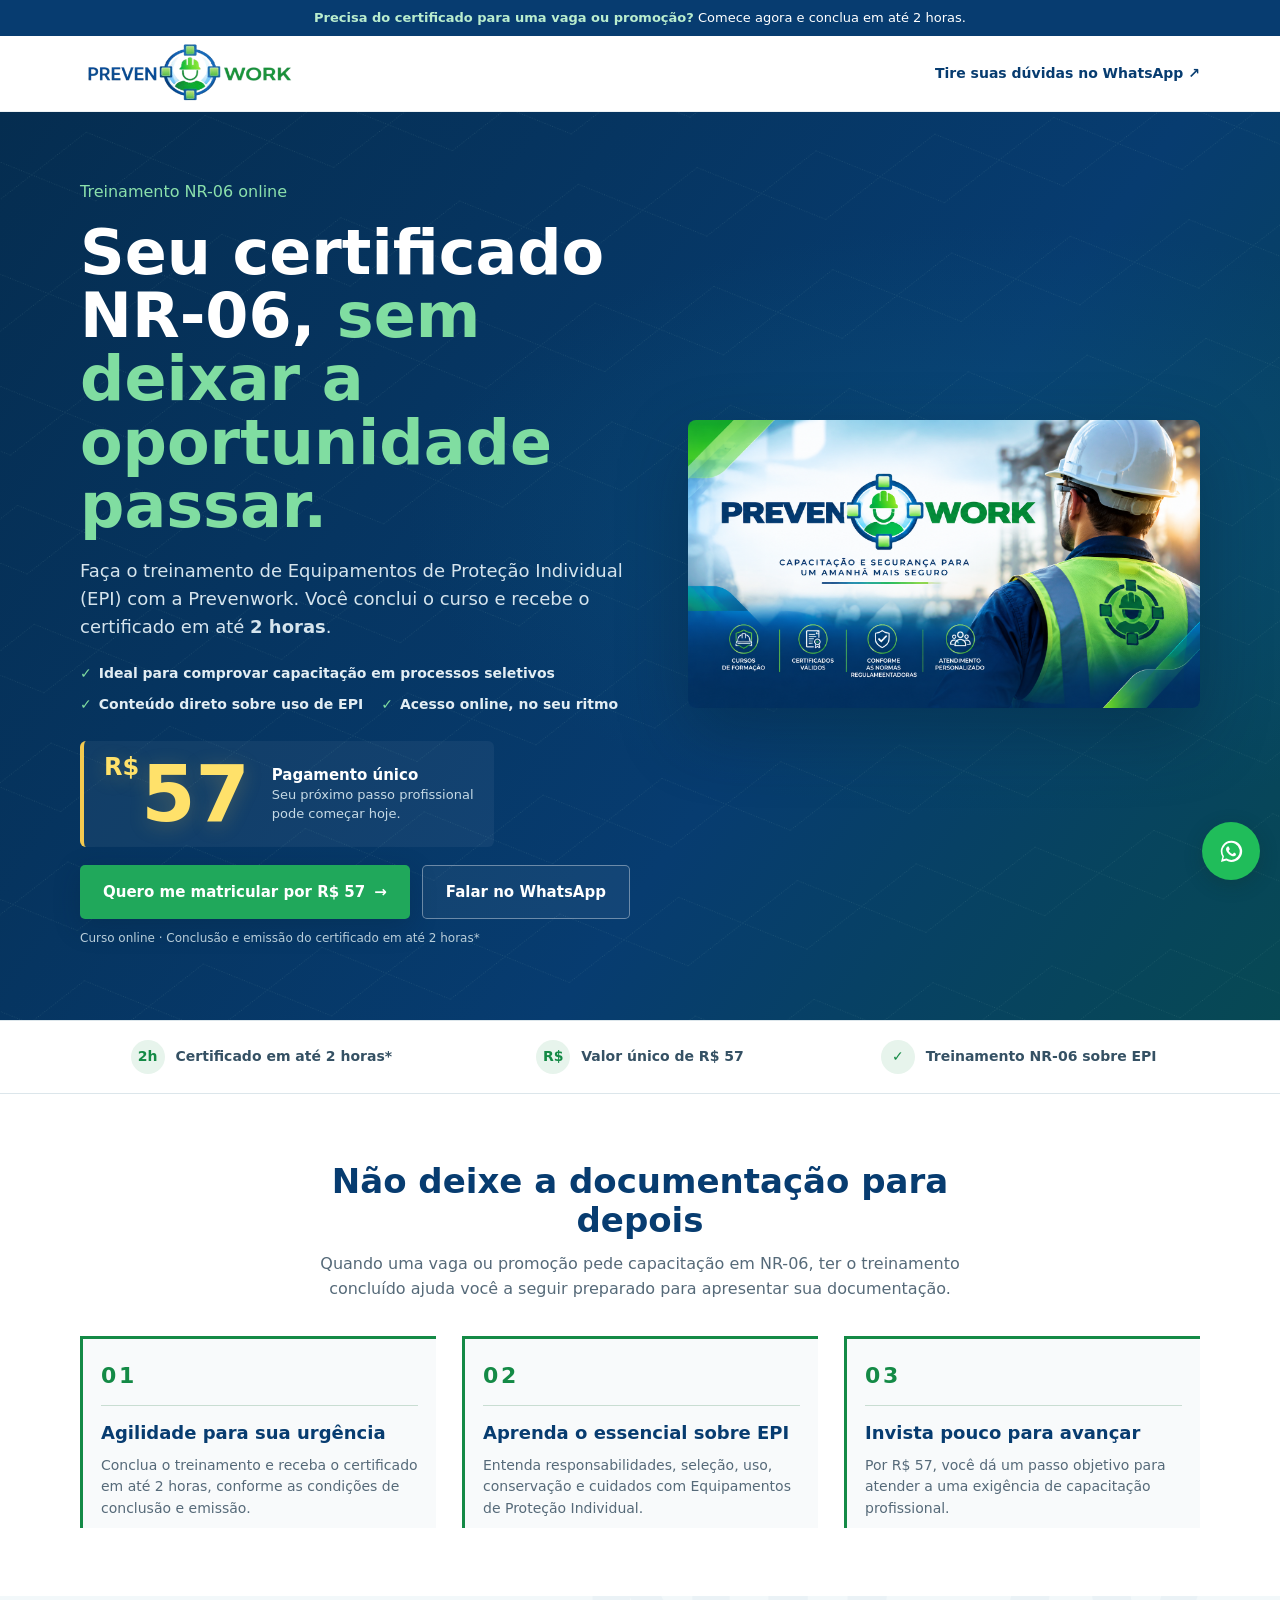
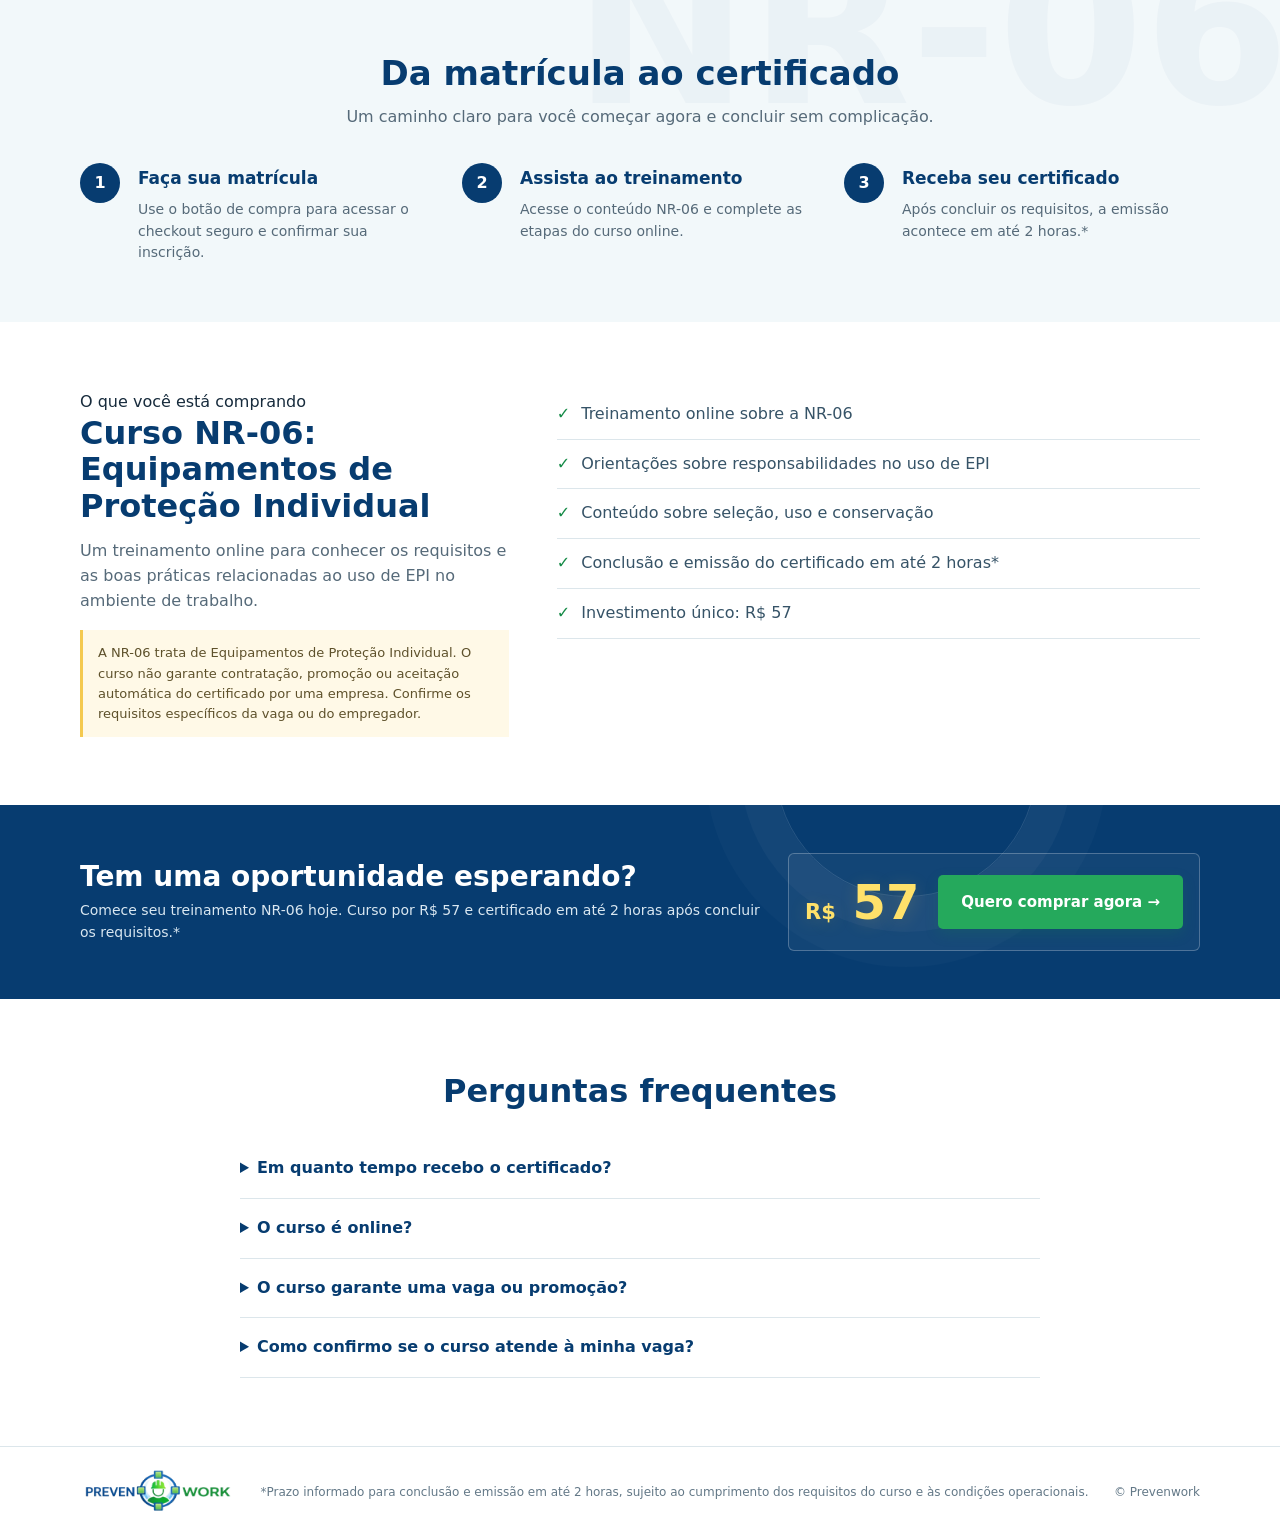
==== index.html @ ca7da771 "Add files via upload" ====
<!doctype html>
<html lang="pt-BR">
<head>
  <meta charset="utf-8">
  <meta name="viewport" content="width=device-width, initial-scale=1">
  <meta name="theme-color" content="#073c70">
  <meta name="description" content="Curso NR-06 da Prevenwork por R$ 57. Faça seu treinamento de Equipamentos de Proteção Individual e receba o certificado em até 2 horas.">
  <link rel="icon" type="image/png" href="favicon.png">
  <title>Curso NR-06 por R$ 57 | Prevenwork</title>
  <style>
    :root{--blue:#073c70;--blue-2:#0d5a9c;--green:#148a46;--ink:#172b3c;--muted:#566a79;--line:#dce6eb;--pale:#f2f8fa;--white:#fff;--yellow:#f4c94f;--navy:#052d50}
    *{box-sizing:border-box}html{scroll-behavior:smooth}body{margin:0;color:var(--ink);font:16px/1.55 Inter,ui-sans-serif,system-ui,-apple-system,"Segoe UI",sans-serif;background:var(--white)}a{color:inherit}button,a{ -webkit-tap-highlight-color:transparent}.wrap{width:min(1120px,calc(100% - 40px));margin-inline:auto}
    .topline{background:var(--blue);color:#fff;font-size:13px;text-align:center;padding:8px 16px}.topline strong{color:#b9edce}
    header{height:76px;display:flex;align-items:center;border-bottom:1px solid #edf1f3;background:#fff}.nav{display:flex;align-items:center;justify-content:space-between;gap:20px}.brand img{display:block;width:218px;height:auto}.nav-link{color:var(--blue);font-weight:700;text-decoration:none;font-size:14px}
    .hero{position:relative;isolation:isolate;overflow:hidden;background:var(--navy);padding:68px 0 72px;color:#fff}.hero:before{content:"";position:absolute;z-index:-1;inset:0;background:radial-gradient(ellipse at 78% 45%,#0c5c8170,transparent 42%),linear-gradient(125deg,#052d50 0%,#073c70 62%,#07533d 130%)}.hero:after{content:"";position:absolute;z-index:-1;inset:-35%;opacity:.12;background-image:linear-gradient(30deg,transparent 49.8%,#b7e7d0 50%,transparent 50.2%),linear-gradient(150deg,transparent 49.8%,#b7e7d0 50%,transparent 50.2%);background-size:120px 120px;transform:translateY(var(--parallax-grid,0px)) rotate(-8deg)}.hero-grid{display:grid;grid-template-columns:1.04fr .96fr;align-items:center;gap:54px}.hero .eyebrow{color:#8be0ac}.hero h1{font-size:clamp(42px,5vw,62px);line-height:1.02;letter-spacing:0;margin:16px 0 20px;color:#fff;max-width:640px}.hero h1 em{font-style:normal;color:#80dda1}.hero .lead{font-size:18px;color:#d5e4ed;max-width:570px;margin:0 0 22px}.hero .quick-points{display:flex;flex-wrap:wrap;gap:10px 18px;margin:0 0 25px;padding:0;list-style:none;color:#e2edf3;font-size:14px;font-weight:650}.quick-points li:before{content:"✓";color:#80dda1;font-weight:900;margin-right:7px}.offer{display:flex;align-items:center;gap:18px;margin:4px 0 18px}.hero .price{font-size:54px;line-height:1;color:#fff;font-weight:850;letter-spacing:0}.price small{font-size:18px;vertical-align:top;margin-right:2px}.hero .price-note{font-size:13px;color:#c5d9e5;line-height:1.4}.hero .price-note strong{display:block;color:#fff;font-size:15px}.actions{display:flex;flex-wrap:wrap;align-items:center;gap:12px}.btn{min-height:54px;padding:0 23px;border:0;border-radius:5px;display:inline-flex;align-items:center;justify-content:center;gap:9px;text-decoration:none;font-size:15px;font-weight:800;cursor:pointer;transition:transform .18s,background .18s,box-shadow .18s}.btn:hover{transform:translateY(-2px)}.btn-primary{background:var(--green);color:#fff;box-shadow:0 5px 14px #148a4630}.btn-primary:hover{background:#0d7139;box-shadow:0 9px 22px #148a4650}.hero .btn-primary{background:#20a85b;box-shadow:0 8px 26px #031f3540}.hero .btn-primary:hover{background:#28bc68}.hero .btn-outline{background:#ffffff0d;border:1px solid #ffffff60;color:#fff}.microcopy{font-size:12px;color:var(--muted);margin:10px 0 0}.hero .microcopy{color:#b9ceda}.visual-stage{position:relative;min-height:440px;display:grid;place-items:center}.visual-stage:before,.visual-stage:after{content:"";position:absolute;inset:7% 6%;border:1px solid #81d7aa70;border-radius:48% 52% 43% 57%/52% 42% 58% 48%;transform:rotate(-16deg);pointer-events:none}.visual-stage:after{inset:15% 0;border-color:#78bfe850;border-radius:42% 58% 55% 45%/45% 54% 46% 55%;transform:rotate(18deg)}.media-placeholder{position:relative;z-index:1;width:min(100%,440px);min-height:330px;border:1px dashed #b4d3df90;border-radius:10px;background:linear-gradient(140deg,#dceaf01c,#eff8f312);backdrop-filter:blur(7px);display:flex;align-items:center;justify-content:center;text-align:center;color:#e1eef2;padding:26px;box-shadow:0 26px 70px #001b2b55;transform:translateY(var(--parallax-card,0px));transition:transform .2s ease-out}.media-placeholder span{display:block;font-size:14px;color:#c0d5df}.media-placeholder strong{display:block;color:#fff;font-size:17px;margin-bottom:5px}.visual-badge{position:absolute;z-index:2;display:flex;align-items:center;gap:10px;padding:12px 15px;background:#fff;color:var(--blue);border-radius:6px;box-shadow:0 12px 30px #001b2b40;font-size:13px;font-weight:750;animation:badge-float 4s ease-in-out infinite}.visual-badge b{font-size:20px;color:var(--green)}.visual-badge.badge-top{top:8%;right:0}.visual-badge.badge-bottom{bottom:8%;left:0;animation-delay:-2s}@keyframes badge-float{50%{transform:translateY(-7px)}}
    .visual-stage{min-height:0;display:block}.visual-stage:before,.visual-stage:after{display:none}.banner-image{display:block;position:relative;z-index:1;width:100%;height:auto;aspect-ratio:16/9;object-fit:contain;border-radius:8px;box-shadow:0 26px 70px #001b2b55;transform:translateY(var(--parallax-card,0px));transition:transform .2s ease-out}
    .trust{border-block:1px solid var(--line);background:#fff}.trust-row{display:grid;grid-template-columns:repeat(3,1fr);padding:19px 0;gap:16px}.trust-item{display:flex;justify-content:center;align-items:center;gap:11px;color:#355164;font-size:14px;font-weight:700}.trust-icon{width:34px;height:34px;flex:0 0 34px;border-radius:50%;display:grid;place-items:center;background:#e7f4ec;color:var(--green);font-weight:900}.content{position:relative}.section-head h2{font-size:36px}.benefit{border-top:0;border-left:3px solid var(--green);padding:21px 19px;background:linear-gradient(120deg,#f4f9f7,#f5f8fa);transition:transform .2s,box-shadow .2s}.benefit:hover{transform:translateY(-4px);box-shadow:0 12px 28px #103b5512}.benefit .symbol{font-size:12px;letter-spacing:.12em;border-bottom:1px solid #c9ddd2;padding-bottom:12px;margin-bottom:15px}.steps-band{position:relative;overflow:hidden;background:#edf5f5}.steps-band:before{content:"NR-06";position:absolute;right:-10px;top:-70px;font-size:210px;line-height:1;font-weight:900;color:#073c7008;pointer-events:none}.step{transition:transform .2s}.step:hover{transform:translateY(-3px)}.close-band{position:relative;overflow:hidden;background:linear-gradient(110deg,#052d50,#073c70 65%,#07533d)}.close-band:after{content:"";position:absolute;width:260px;height:260px;right:19%;top:-170px;border:1px solid #ffffff20;border-radius:50%;box-shadow:0 0 0 35px #ffffff08,0 0 0 70px #ffffff05;pointer-events:none}.close-inner{position:relative;z-index:1}
    .reveal{opacity:0;transform:translateY(20px);transition:opacity .65s ease,transform .65s ease}.reveal.is-visible{opacity:1;transform:translateY(0)}
    section.content{padding:68px 0}.section-head{text-align:center;max-width:690px;margin:0 auto 34px}.section-head h2{font-size:34px;line-height:1.15;color:var(--blue);margin:0 0 12px;letter-spacing:0}.section-head p{color:var(--muted);margin:0}.benefit-grid{display:grid;grid-template-columns:repeat(3,1fr);gap:26px}.benefit{border-top:3px solid var(--green);padding:20px 18px 8px;background:#f8fafb}.benefit h3{margin:0 0 8px;color:var(--blue);font-size:18px}.benefit p{color:var(--muted);margin:0;font-size:14px}.benefit .symbol{font-size:22px;color:var(--green);font-weight:900;margin-bottom:13px}
    .steps-band{background:var(--pale);padding:58px 0}.steps{display:grid;grid-template-columns:repeat(3,1fr);gap:26px;counter-reset:step}.step{position:relative;padding-left:58px}.step:before{counter-increment:step;content:counter(step);position:absolute;left:0;top:0;width:40px;height:40px;display:grid;place-items:center;background:var(--blue);color:#fff;border-radius:50%;font-weight:800}.step h3{margin:2px 0 7px;color:var(--blue);font-size:17px}.step p{margin:0;color:var(--muted);font-size:14px}
    .course{display:grid;grid-template-columns:.8fr 1.2fr;gap:48px;align-items:start}.course h2{font-size:32px;line-height:1.15;color:var(--blue);margin:0 0 14px}.course p{color:var(--muted);margin-top:0}.course-list{list-style:none;margin:0;padding:0}.course-list li{padding:12px 0;border-bottom:1px solid var(--line);display:flex;gap:11px;color:#365367}.course-list li:before{content:"✓";color:var(--green);font-weight:900}.notice{margin-top:17px;padding:13px 15px;border-left:3px solid var(--yellow);background:#fff9e7;color:#5e512b;font-size:13px}
    .close-band{background:var(--blue);color:#fff;padding:48px 0}.close-inner{display:flex;justify-content:space-between;align-items:center;gap:25px}.close-inner h2{font-size:28px;line-height:1.15;margin:0 0 7px}.close-inner p{margin:0;color:#d9e7f1;font-size:14px}.close-price{display:flex;align-items:center;gap:19px;flex-shrink:0}.close-price b{font-size:36px;white-space:nowrap}.close-price b small{font-size:17px}.close-band .btn-primary{background:#25a95c}
    .faq{max-width:800px;margin:auto}.faq details{border-bottom:1px solid var(--line);padding:17px 0}.faq summary{cursor:pointer;font-weight:750;color:var(--blue)}.faq details p{color:var(--muted);margin:12px 0 0;font-size:14px}.faq-title{text-align:center;color:var(--blue);font-size:32px;margin:0 0 22px}
    .reveal{opacity:0;transform:translateY(20px);transition:opacity .65s ease,transform .65s ease}.reveal.is-visible{opacity:1;transform:translateY(0)}
    footer{border-top:1px solid var(--line);padding:22px 0;color:#637887;font-size:12px}.footer-row{display:flex;justify-content:space-between;gap:18px;align-items:center}.footer-row img{width:155px;height:auto}.whatsapp-float{position:fixed;right:20px;bottom:20px;z-index:5;width:58px;height:58px;display:grid;place-items:center;border-radius:50%;background:#20bd5a;color:#fff;text-decoration:none;box-shadow:0 5px 18px #102e2540}.whatsapp-float svg{width:27px;height:27px;fill:currentColor}.mobile-buy{display:none}
    @media(max-width:800px){.hero{padding:48px 0}.hero-grid{grid-template-columns:1fr;gap:22px}.visual-stage{min-height:0;grid-row:2}.media-placeholder{min-height:260px;width:min(100%,520px)}.visual-badge.badge-top{right:5%}.visual-badge.badge-bottom{left:5%}.benefit-grid{gap:13px}.benefit{padding:17px 14px 12px}.course{grid-template-columns:1fr;gap:18px}.close-inner{align-items:flex-start;flex-direction:column}.close-price{width:100%;justify-content:space-between}.trust-item{font-size:12px}}
    @media(max-width:560px){.wrap{width:min(100% - 32px,1120px)}.topline{font-size:11px}.brand img{width:174px}.nav-link{font-size:12px}.hero{padding:35px 0 38px}.hero h1{font-size:41px}.hero .lead{font-size:16px}.hero .quick-points{display:grid;gap:7px}.offer{gap:13px}.hero .price{font-size:47px}.actions{display:grid;grid-template-columns:1fr}.btn{width:100%}.visual-stage{min-height:0}.media-placeholder{min-height:220px;padding:18px}.visual-badge{padding:9px 11px;font-size:11px}.visual-badge b{font-size:17px}.visual-badge.badge-top{top:0;right:0}.visual-badge.badge-bottom{bottom:0;left:0}.trust-row{grid-template-columns:1fr;padding:13px 0;gap:9px}.trust-item{justify-content:flex-start;font-size:13px}.section-head h2,.faq-title{font-size:28px}.content{padding:50px 0!important}.benefit-grid{grid-template-columns:1fr}.steps-band{padding:44px 0}.steps{grid-template-columns:1fr;gap:24px}.course h2{font-size:28px}.close-price{align-items:flex-start;flex-direction:column;gap:14px}.footer-row{align-items:flex-start;flex-direction:column}.whatsapp-float{right:14px;bottom:78px;width:54px;height:54px}.mobile-buy{display:flex;position:fixed;z-index:4;bottom:0;left:0;right:0;background:#fff;padding:9px 14px calc(9px + env(safe-area-inset-bottom));box-shadow:0 -3px 15px #102e2518;align-items:center;justify-content:space-between;gap:10px}.mobile-buy strong{color:var(--blue);font-size:19px;white-space:nowrap}.mobile-buy .btn{width:auto;min-height:44px;padding:0 15px;font-size:13px}body{padding-bottom:65px}}
    .offer{gap:22px;padding:14px 20px;background:#ffffff0c;border-left:4px solid var(--yellow);border-radius:6px;width:max-content;max-width:100%}.hero .price{font-size:78px;color:#ffe16a;text-shadow:0 4px 20px #f4c94f35}.hero .price small{font-size:24px}.price-note strong{font-size:16px}.close-price{padding:11px 16px;border:1px solid #ffffff40;border-radius:6px;background:#ffffff0c}.close-price b{font-size:48px;color:#ffe16a;text-shadow:0 3px 18px #f4c94f30}.close-price b small{font-size:21px}.mobile-buy strong{font-size:26px}
    @media(max-width:560px){.offer{width:100%;justify-content:flex-start;padding:12px 15px;gap:15px}.hero .price{font-size:64px}.hero .price small{font-size:20px}.price-note strong{font-size:15px}.close-price{width:100%;padding:12px 14px}.close-price b{font-size:44px}.mobile-buy strong{font-size:24px}}
    @media(prefers-reduced-motion:reduce){*,*:before,*:after{scroll-behavior:auto!important;animation-duration:.01ms!important;animation-iteration-count:1!important;transition-duration:.01ms!important}.reveal{opacity:1;transform:none}}
  </style>
</head>
<body>
  <div class="topline"><strong>Precisa do certificado para uma vaga ou promoção?</strong> Comece agora e conclua em até 2 horas.</div>
  <header><div class="wrap nav"><a class="brand" href="#inicio" aria-label="Prevenwork, início"><img src="logo-prevenwork.png" alt="Prevenwork"></a><a class="nav-link" href="https://wa.me/5524992492610" target="_blank" rel="noopener">Tire suas dúvidas no WhatsApp ↗</a></div></header>
  <main>
    <section class="hero" id="inicio"><div class="wrap hero-grid">
      <div><span class="eyebrow">Treinamento NR-06 online</span><h1>Seu certificado NR-06, <em>sem deixar a oportunidade passar.</em></h1><p class="lead">Faça o treinamento de Equipamentos de Proteção Individual (EPI) com a Prevenwork. Você conclui o curso e recebe o certificado em até <strong>2 horas</strong>.</p>
        <ul class="quick-points"><li>Ideal para comprovar capacitação em processos seletivos</li><li>Conteúdo direto sobre uso de EPI</li><li>Acesso online, no seu ritmo</li></ul>
        <div class="offer"><div class="price"><small>R$</small>57</div><div class="price-note"><strong>Pagamento único</strong>Seu próximo passo profissional<br>pode começar hoje.</div></div>
        <div class="actions"><a class="btn btn-primary checkout" href="#comprar">Quero me matricular por R$ 57 <span aria-hidden="true">→</span></a><a class="btn btn-outline" href="https://wa.me/5524992492610" target="_blank" rel="noopener">Falar no WhatsApp</a></div><p class="microcopy">Curso online · Conclusão e emissão do certificado em até 2 horas*</p>
      </div>
      <div class="visual-stage"><img class="banner-image" src="banner-prevenwork.png" alt="Banner Prevenwork: capacitação e segurança para um amanhã mais seguro. Cursos de formação, certificados válidos, conformidade com normas regulamentadoras e atendimento personalizado."></div>
    </div></section>
    <div class="trust"><div class="wrap trust-row"><div class="trust-item"><span class="trust-icon">2h</span>Certificado em até 2 horas*</div><div class="trust-item"><span class="trust-icon">R$</span>Valor único de R$ 57</div><div class="trust-item"><span class="trust-icon">✓</span>Treinamento NR-06 sobre EPI</div></div></div>
    <section class="content"><div class="wrap"><div class="section-head"><h2>Não deixe a documentação para depois</h2><p>Quando uma vaga ou promoção pede capacitação em NR-06, ter o treinamento concluído ajuda você a seguir preparado para apresentar sua documentação.</p></div>
      <div class="benefit-grid"><article class="benefit"><div class="symbol">01</div><h3>Agilidade para sua urgência</h3><p>Conclua o treinamento e receba o certificado em até 2 horas, conforme as condições de conclusão e emissão.</p></article><article class="benefit"><div class="symbol">02</div><h3>Aprenda o essencial sobre EPI</h3><p>Entenda responsabilidades, seleção, uso, conservação e cuidados com Equipamentos de Proteção Individual.</p></article><article class="benefit"><div class="symbol">03</div><h3>Invista pouco para avançar</h3><p>Por R$ 57, você dá um passo objetivo para atender a uma exigência de capacitação profissional.</p></article></div>
    </div></section>
    <section class="steps-band"><div class="wrap"><div class="section-head"><h2>Da matrícula ao certificado</h2><p>Um caminho claro para você começar agora e concluir sem complicação.</p></div><div class="steps"><article class="step"><h3>Faça sua matrícula</h3><p>Use o botão de compra para acessar o checkout seguro e confirmar sua inscrição.</p></article><article class="step"><h3>Assista ao treinamento</h3><p>Acesse o conteúdo NR-06 e complete as etapas do curso online.</p></article><article class="step"><h3>Receba seu certificado</h3><p>Após concluir os requisitos, a emissão acontece em até 2 horas.*</p></article></div></div></section>
    <section class="content"><div class="wrap course"><div><span class="eyebrow">O que você está comprando</span><h2>Curso NR-06: Equipamentos de Proteção Individual</h2><p>Um treinamento online para conhecer os requisitos e as boas práticas relacionadas ao uso de EPI no ambiente de trabalho.</p><div class="notice">A NR-06 trata de Equipamentos de Proteção Individual. O curso não garante contratação, promoção ou aceitação automática do certificado por uma empresa. Confirme os requisitos específicos da vaga ou do empregador.</div></div><ul class="course-list"><li>Treinamento online sobre a NR-06</li><li>Orientações sobre responsabilidades no uso de EPI</li><li>Conteúdo sobre seleção, uso e conservação</li><li>Conclusão e emissão do certificado em até 2 horas*</li><li>Investimento único: R$ 57</li></ul></div></section>
    <section class="close-band" id="comprar"><div class="wrap close-inner"><div><h2>Tem uma oportunidade esperando?</h2><p>Comece seu treinamento NR-06 hoje. Curso por R$ 57 e certificado em até 2 horas após concluir os requisitos.*</p></div><div class="close-price"><b><small>R$</small> 57</b><a class="btn btn-primary checkout" href="#comprar">Quero comprar agora →</a></div></div></section>
    <section class="content"><div class="wrap faq"><h2 class="faq-title">Perguntas frequentes</h2><details><summary>Em quanto tempo recebo o certificado?</summary><p>A previsão informada pela Prevenwork é de até 2 horas para conclusão do curso e emissão do certificado, após o cumprimento dos requisitos. Em caso de dúvida sobre prazos, confirme pelo WhatsApp.</p></details><details><summary>O curso é online?</summary><p>Sim. O treinamento é realizado online. Você pode tirar dúvidas sobre acesso e matrícula diretamente com a equipe da Prevenwork.</p></details><details><summary>O curso garante uma vaga ou promoção?</summary><p>Não. O curso oferece capacitação e certificado; contratação, promoção e aceitação do documento dependem dos critérios do empregador e da vaga.</p></details><details><summary>Como confirmo se o curso atende à minha vaga?</summary><p>Confira os requisitos com o recrutador ou empregador. Se precisar de ajuda com as informações do treinamento, fale com a Prevenwork pelo WhatsApp.</p></details></div></section>
  </main>
  <footer><div class="wrap footer-row"><img src="logo-prevenwork.png" alt="Prevenwork"><span>*Prazo informado para conclusão e emissão em até 2 horas, sujeito ao cumprimento dos requisitos do curso e às condições operacionais.</span><span>© Prevenwork</span></div></footer>
  <a class="whatsapp-float" href="https://wa.me/5524992492610" target="_blank" rel="noopener" aria-label="Falar com a Prevenwork pelo WhatsApp"><svg viewBox="0 0 32 32" aria-hidden="true"><path d="M16 3.2A12.6 12.6 0 0 0 5.2 22.3L3.5 28.5l6.4-1.7A12.6 12.6 0 1 0 16 3.2Zm0 22.8c-2 0-4-.5-5.7-1.6l-.4-.2-3.8 1 1-3.7-.3-.4A10.2 10.2 0 1 1 16 26Zm5.6-7.6c-.3-.2-1.8-.9-2.1-1s-.5-.2-.7.2-.8 1-1 1.2-.4.2-.7.1a8.3 8.3 0 0 1-2.5-1.5 9.2 9.2 0 0 1-1.7-2.1c-.2-.4 0-.5.2-.7l.5-.6.3-.5c.1-.2 0-.4 0-.6l-1-2.2c-.2-.6-.5-.5-.7-.5h-.6c-.2 0-.6.1-.9.4s-1.2 1.2-1.2 2.8 1.2 3.2 1.4 3.4a12.2 12.2 0 0 0 4.7 4.1c.7.3 1.2.5 1.6.6.7.2 1.4.2 1.9.1.6-.1 1.8-.7 2-1.4.2-.6.2-1.2.1-1.3s-.3-.2-.6-.4Z"/></svg></a>
  <div class="mobile-buy"><strong>R$ 57</strong><a class="btn btn-primary checkout" href="#comprar">Comprar agora →</a></div>
  <script>
    // Substitua pela URL do checkout antes de publicar.
    const CHECKOUT_URL = "https://pay.hotmart.com/A107875652E";
    document.querySelectorAll(".checkout").forEach((link) => {
      if (CHECKOUT_URL) link.href = CHECKOUT_URL;
      else link.addEventListener("click", (event) => {
        event.preventDefault();
        window.open("https://wa.me/5524992492610?text=Ol%C3%A1!%20Quero%20me%20matricular%20no%20curso%20NR-06%20da%20Prevenwork%20por%20R%24%2057.", "_blank", "noopener");
      });
    });
    const motionOK = !window.matchMedia("(prefers-reduced-motion: reduce)").matches;
    if (motionOK) {
      document.querySelectorAll(".benefit, .step, .course-list li, .faq details").forEach((item) => item.classList.add("reveal"));
      const revealObserver = new IntersectionObserver((entries, observer) => {
        entries.forEach((entry) => {
          if (entry.isIntersecting) {
            entry.target.classList.add("is-visible");
            observer.unobserve(entry.target);
          }
        });
      }, { threshold: 0.12 });
      document.querySelectorAll(".reveal").forEach((item) => revealObserver.observe(item));
      let ticking = false;
      window.addEventListener("scroll", () => {
        if (ticking) return;
        ticking = true;
        requestAnimationFrame(() => {
          const offset = Math.min(window.scrollY, 520);
          document.documentElement.style.setProperty("--parallax-card", `${offset * -0.055}px`);
          document.documentElement.style.setProperty("--parallax-grid", `${offset * 0.12}px`);
          ticking = false;
        });
      }, { passive: true });
    }
  </script>
</body>
</html>
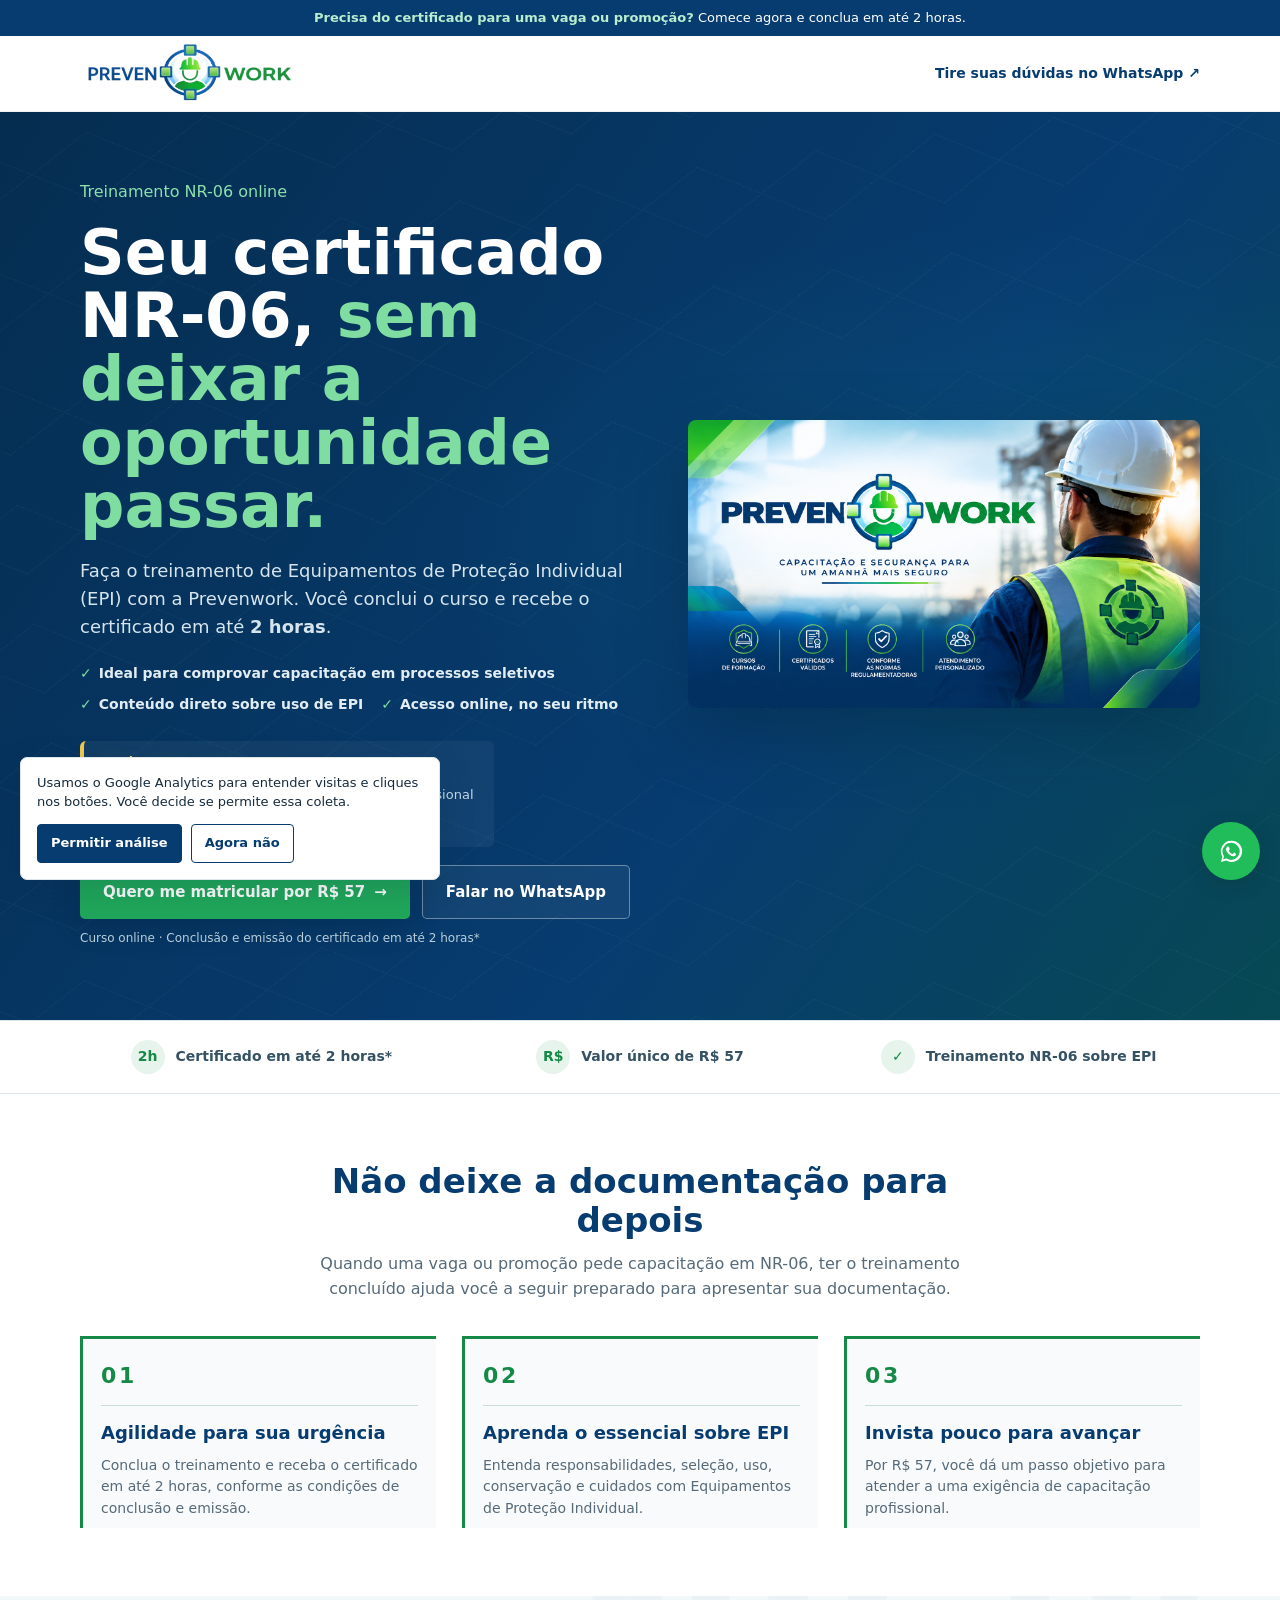
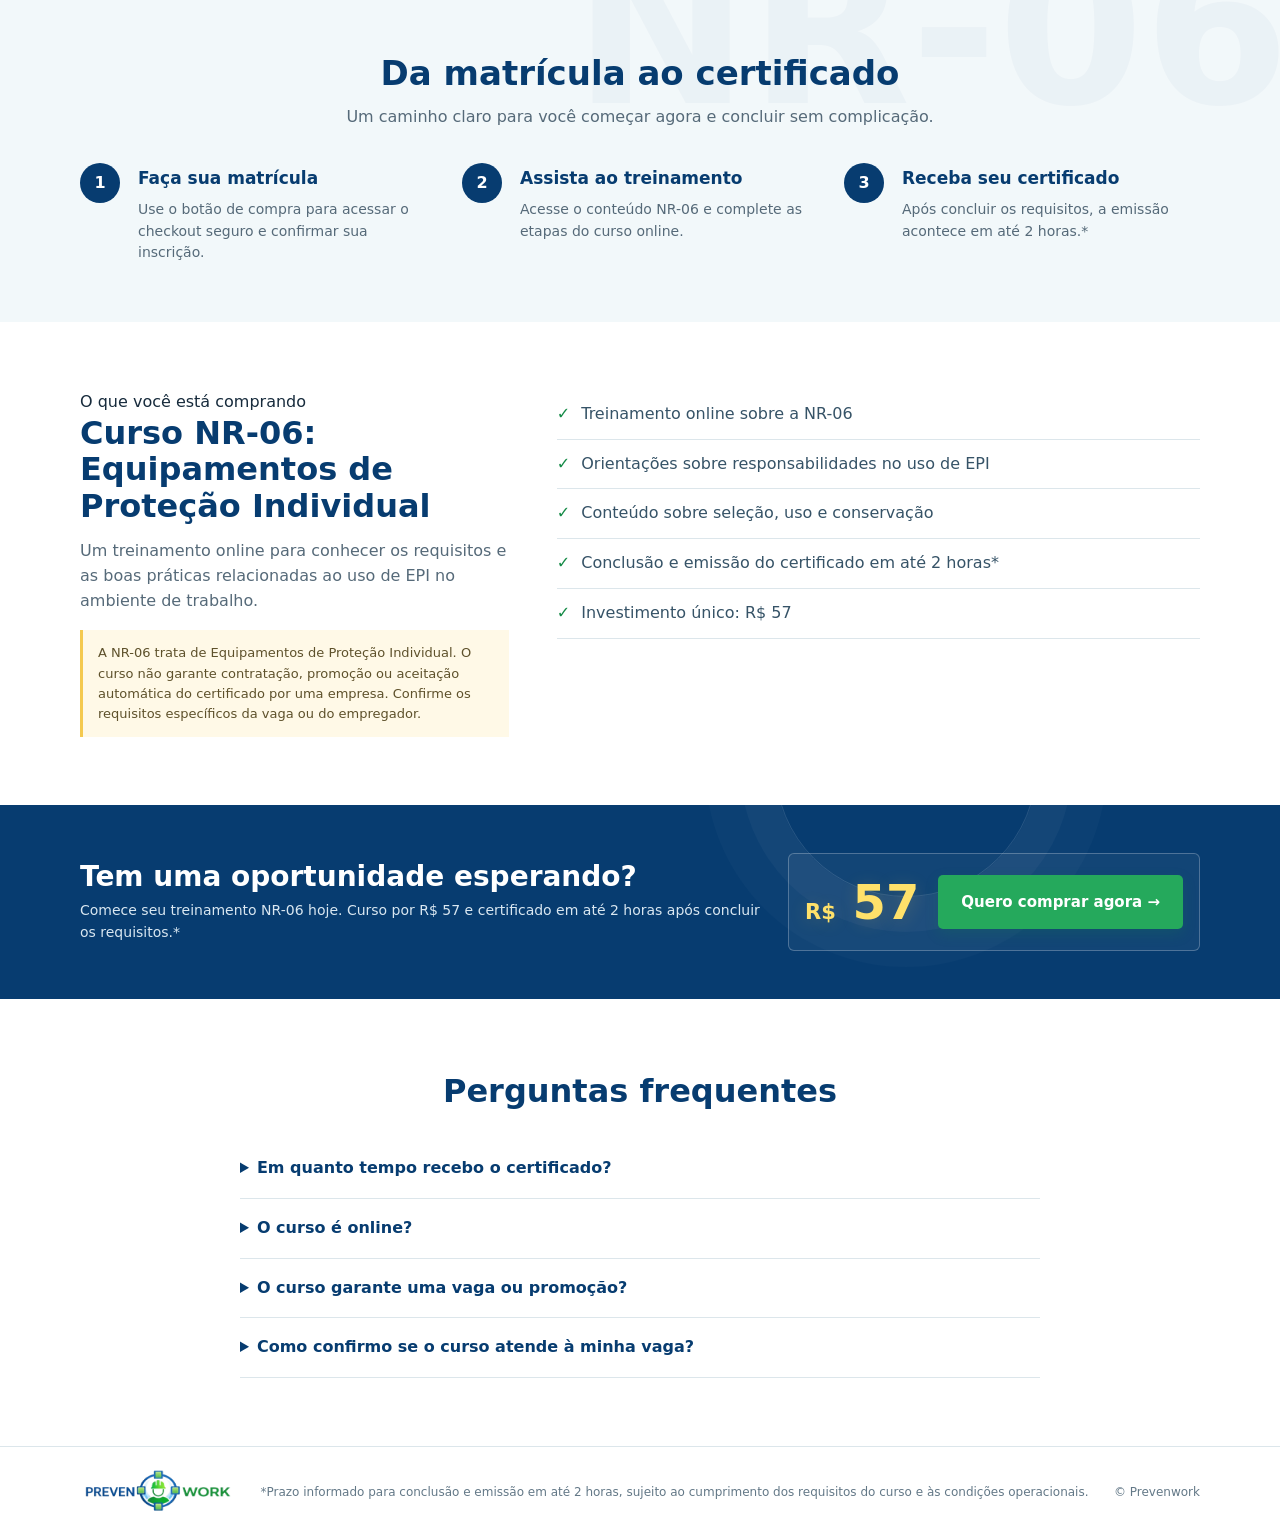
==== commit 3fa08bfa: "Update index.html" ====
--- a/index.html
+++ b/index.html
@@ -22,7 +22,7 @@
     .close-band{background:var(--blue);color:#fff;padding:48px 0}.close-inner{display:flex;justify-content:space-between;align-items:center;gap:25px}.close-inner h2{font-size:28px;line-height:1.15;margin:0 0 7px}.close-inner p{margin:0;color:#d9e7f1;font-size:14px}.close-price{display:flex;align-items:center;gap:19px;flex-shrink:0}.close-price b{font-size:36px;white-space:nowrap}.close-price b small{font-size:17px}.close-band .btn-primary{background:#25a95c}
     .faq{max-width:800px;margin:auto}.faq details{border-bottom:1px solid var(--line);padding:17px 0}.faq summary{cursor:pointer;font-weight:750;color:var(--blue)}.faq details p{color:var(--muted);margin:12px 0 0;font-size:14px}.faq-title{text-align:center;color:var(--blue);font-size:32px;margin:0 0 22px}
     .reveal{opacity:0;transform:translateY(20px);transition:opacity .65s ease,transform .65s ease}.reveal.is-visible{opacity:1;transform:translateY(0)}
-    footer{border-top:1px solid var(--line);padding:22px 0;color:#637887;font-size:12px}.footer-row{display:flex;justify-content:space-between;gap:18px;align-items:center}.footer-row img{width:155px;height:auto}.whatsapp-float{position:fixed;right:20px;bottom:20px;z-index:5;width:58px;height:58px;display:grid;place-items:center;border-radius:50%;background:#20bd5a;color:#fff;text-decoration:none;box-shadow:0 5px 18px #102e2540}.whatsapp-float svg{width:27px;height:27px;fill:currentColor}.mobile-buy{display:none}
+    footer{border-top:1px solid var(--line);padding:22px 0;color:#637887;font-size:12px}.footer-row{display:flex;justify-content:space-between;gap:18px;align-items:center}.footer-row img{width:155px;height:auto}.whatsapp-float{position:fixed;right:20px;bottom:20px;z-index:5;width:58px;height:58px;display:grid;place-items:center;border-radius:50%;background:#20bd5a;color:#fff;text-decoration:none;box-shadow:0 5px 18px #102e2540}.whatsapp-float svg{width:27px;height:27px;fill:currentColor}.mobile-buy{display:none}.analytics-consent{position:fixed;z-index:8;left:20px;bottom:20px;width:min(420px,calc(100vw - 40px));padding:16px;background:#fff;border:1px solid var(--line);border-radius:7px;box-shadow:0 12px 35px #092a3c30;color:var(--ink)}.analytics-consent p{font-size:13px;line-height:1.45;margin:0 0 12px}.analytics-consent-actions{display:flex;gap:9px}.analytics-consent button{min-height:39px;border:1px solid var(--blue);border-radius:4px;padding:0 13px;font:inherit;font-size:13px;font-weight:700;cursor:pointer}.analytics-consent .consent-accept{background:var(--blue);color:#fff}.analytics-consent .consent-reject{background:#fff;color:var(--blue)}
     @media(max-width:800px){.hero{padding:48px 0}.hero-grid{grid-template-columns:1fr;gap:22px}.visual-stage{min-height:0;grid-row:2}.media-placeholder{min-height:260px;width:min(100%,520px)}.visual-badge.badge-top{right:5%}.visual-badge.badge-bottom{left:5%}.benefit-grid{gap:13px}.benefit{padding:17px 14px 12px}.course{grid-template-columns:1fr;gap:18px}.close-inner{align-items:flex-start;flex-direction:column}.close-price{width:100%;justify-content:space-between}.trust-item{font-size:12px}}
     @media(max-width:560px){.wrap{width:min(100% - 32px,1120px)}.topline{font-size:11px}.brand img{width:174px}.nav-link{font-size:12px}.hero{padding:35px 0 38px}.hero h1{font-size:41px}.hero .lead{font-size:16px}.hero .quick-points{display:grid;gap:7px}.offer{gap:13px}.hero .price{font-size:47px}.actions{display:grid;grid-template-columns:1fr}.btn{width:100%}.visual-stage{min-height:0}.media-placeholder{min-height:220px;padding:18px}.visual-badge{padding:9px 11px;font-size:11px}.visual-badge b{font-size:17px}.visual-badge.badge-top{top:0;right:0}.visual-badge.badge-bottom{bottom:0;left:0}.trust-row{grid-template-columns:1fr;padding:13px 0;gap:9px}.trust-item{justify-content:flex-start;font-size:13px}.section-head h2,.faq-title{font-size:28px}.content{padding:50px 0!important}.benefit-grid{grid-template-columns:1fr}.steps-band{padding:44px 0}.steps{grid-template-columns:1fr;gap:24px}.course h2{font-size:28px}.close-price{align-items:flex-start;flex-direction:column;gap:14px}.footer-row{align-items:flex-start;flex-direction:column}.whatsapp-float{right:14px;bottom:78px;width:54px;height:54px}.mobile-buy{display:flex;position:fixed;z-index:4;bottom:0;left:0;right:0;background:#fff;padding:9px 14px calc(9px + env(safe-area-inset-bottom));box-shadow:0 -3px 15px #102e2518;align-items:center;justify-content:space-between;gap:10px}.mobile-buy strong{color:var(--blue);font-size:19px;white-space:nowrap}.mobile-buy .btn{width:auto;min-height:44px;padding:0 15px;font-size:13px}body{padding-bottom:65px}}
     .offer{gap:22px;padding:14px 20px;background:#ffffff0c;border-left:4px solid var(--yellow);border-radius:6px;width:max-content;max-width:100%}.hero .price{font-size:78px;color:#ffe16a;text-shadow:0 4px 20px #f4c94f35}.hero .price small{font-size:24px}.price-note strong{font-size:16px}.close-price{padding:11px 16px;border:1px solid #ffffff40;border-radius:6px;background:#ffffff0c}.close-price b{font-size:48px;color:#ffe16a;text-shadow:0 3px 18px #f4c94f30}.close-price b small{font-size:21px}.mobile-buy strong{font-size:26px}
@@ -53,16 +53,68 @@
   </main>
   <footer><div class="wrap footer-row"><img src="logo-prevenwork.png" alt="Prevenwork"><span>*Prazo informado para conclusão e emissão em até 2 horas, sujeito ao cumprimento dos requisitos do curso e às condições operacionais.</span><span>© Prevenwork</span></div></footer>
   <a class="whatsapp-float" href="https://wa.me/5524992492610" target="_blank" rel="noopener" aria-label="Falar com a Prevenwork pelo WhatsApp"><svg viewBox="0 0 32 32" aria-hidden="true"><path d="M16 3.2A12.6 12.6 0 0 0 5.2 22.3L3.5 28.5l6.4-1.7A12.6 12.6 0 1 0 16 3.2Zm0 22.8c-2 0-4-.5-5.7-1.6l-.4-.2-3.8 1 1-3.7-.3-.4A10.2 10.2 0 1 1 16 26Zm5.6-7.6c-.3-.2-1.8-.9-2.1-1s-.5-.2-.7.2-.8 1-1 1.2-.4.2-.7.1a8.3 8.3 0 0 1-2.5-1.5 9.2 9.2 0 0 1-1.7-2.1c-.2-.4 0-.5.2-.7l.5-.6.3-.5c.1-.2 0-.4 0-.6l-1-2.2c-.2-.6-.5-.5-.7-.5h-.6c-.2 0-.6.1-.9.4s-1.2 1.2-1.2 2.8 1.2 3.2 1.4 3.4a12.2 12.2 0 0 0 4.7 4.1c.7.3 1.2.5 1.6.6.7.2 1.4.2 1.9.1.6-.1 1.8-.7 2-1.4.2-.6.2-1.2.1-1.3s-.3-.2-.6-.4Z"/></svg></a>
+  <div class="analytics-consent" id="analytics-consent" hidden><p>Usamos o Google Analytics para entender visitas e cliques nos botões. Você decide se permite essa coleta.</p><div class="analytics-consent-actions"><button class="consent-accept" type="button">Permitir análise</button><button class="consent-reject" type="button">Agora não</button></div></div>
   <div class="mobile-buy"><strong>R$ 57</strong><a class="btn btn-primary checkout" href="#comprar">Comprar agora →</a></div>
   <script>
     // Substitua pela URL do checkout antes de publicar.
-    const CHECKOUT_URL = "https://pay.hotmart.com/A107875652E";
+    const CHECKOUT_URL = "https://pay.hotmart.com/A107875652E?checkoutMode=10";
+    const GA_MEASUREMENT_ID = "G-SFPSN2C7K3";
     document.querySelectorAll(".checkout").forEach((link) => {
       if (CHECKOUT_URL) link.href = CHECKOUT_URL;
       else link.addEventListener("click", (event) => {
         event.preventDefault();
         window.open("https://wa.me/5524992492610?text=Ol%C3%A1!%20Quero%20me%20matricular%20no%20curso%20NR-06%20da%20Prevenwork%20por%20R%24%2057.", "_blank", "noopener");
       });
+    });
+    const consentKey = "prevenwork-ga-consent";
+    const consentBanner = document.getElementById("analytics-consent");
+    function getAnalyticsConsent() {
+      try { return localStorage.getItem(consentKey); } catch { return null; }
+    }
+    function setAnalyticsConsent(value) {
+      try { localStorage.setItem(consentKey, value); } catch {}
+    }
+    let analyticsAllowed = getAnalyticsConsent() === "granted";
+    function loadAnalytics() {
+      if (!GA_MEASUREMENT_ID || !analyticsAllowed || window.gtag) return;
+      const script = document.createElement("script");
+      script.async = true;
+      script.src = `https://www.googletagmanager.com/gtag/js?id=${GA_MEASUREMENT_ID}`;
+      document.head.appendChild(script);
+      window.dataLayer = window.dataLayer || [];
+      window.gtag = function(){ window.dataLayer.push(arguments); };
+      window.gtag("js", new Date());
+      window.gtag("config", GA_MEASUREMENT_ID);
+    }
+    if (GA_MEASUREMENT_ID && !getAnalyticsConsent()) consentBanner.hidden = false;
+    if (analyticsAllowed) loadAnalytics();
+    consentBanner.querySelector(".consent-accept").addEventListener("click", () => {
+      analyticsAllowed = true;
+      setAnalyticsConsent("granted");
+      consentBanner.hidden = true;
+      loadAnalytics();
+    });
+    consentBanner.querySelector(".consent-reject").addEventListener("click", () => {
+      analyticsAllowed = false;
+      setAnalyticsConsent("denied");
+      consentBanner.hidden = true;
+    });
+    document.addEventListener("click", (event) => {
+      const link = event.target.closest("a.checkout, a[href^='https://wa.me/']");
+      if (!link || !analyticsAllowed || !window.gtag) return;
+      const isCheckout = link.matches(".checkout");
+      const location = link.closest(".mobile-buy") ? "mobile_sticky" :
+        link.closest(".hero") ? "hero" :
+        link.closest(".close-band") ? "closing_offer" :
+        link.classList.contains("whatsapp-float") ? "floating_whatsapp" :
+        link.closest("header") ? "header" : "other";
+      const eventData = { cta_type: isCheckout ? "checkout" : "whatsapp", cta_location: location, transport_type: "beacon" };
+      if (isCheckout && link.target !== "_blank") {
+        event.preventDefault();
+        eventData.event_callback = () => { window.location.href = link.href; };
+        eventData.event_timeout = 1000;
+      }
+      window.gtag("event", "cta_click", eventData);
     });
     const motionOK = !window.matchMedia("(prefers-reduced-motion: reduce)").matches;
     if (motionOK) {
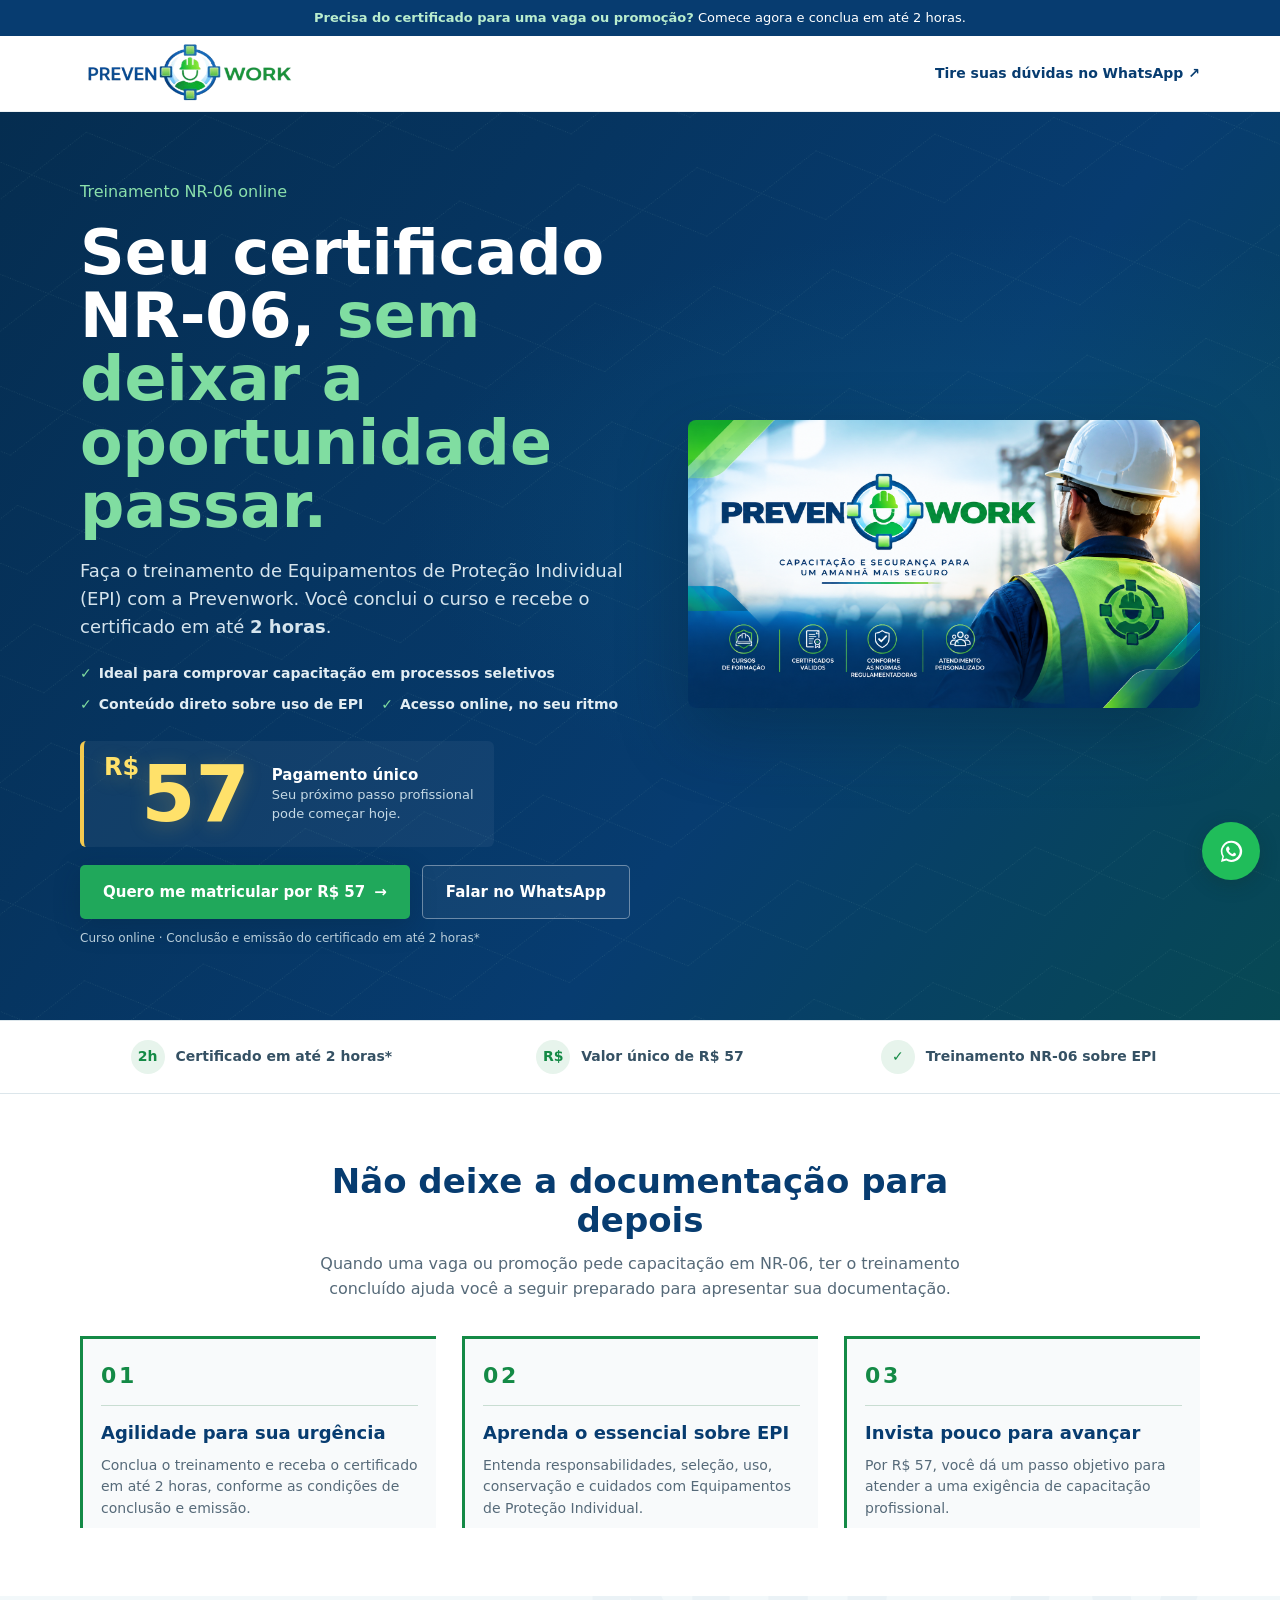
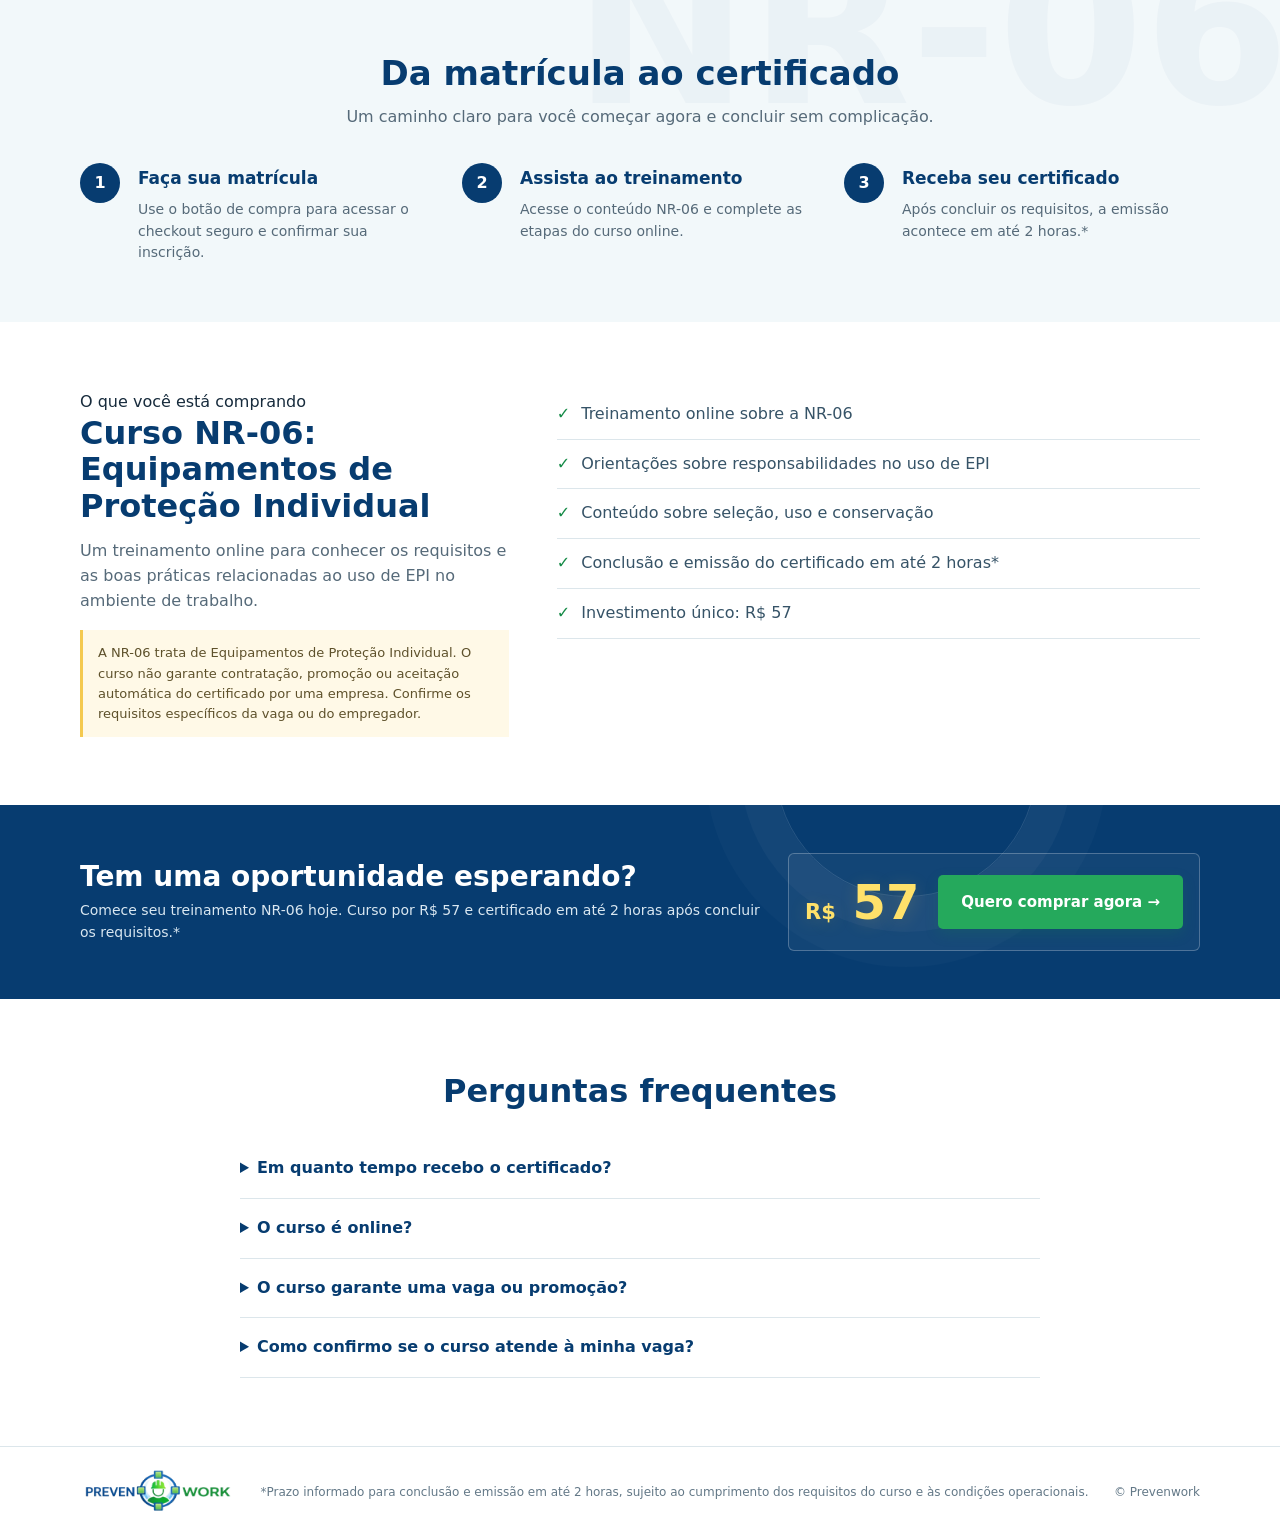
==== commit 0be6a125: "Update index.html" ====
--- a/index.html
+++ b/index.html
@@ -6,6 +6,14 @@
   <meta name="theme-color" content="#073c70">
   <meta name="description" content="Curso NR-06 da Prevenwork por R$ 57. Faça seu treinamento de Equipamentos de Proteção Individual e receba o certificado em até 2 horas.">
   <link rel="icon" type="image/png" href="favicon.png">
+  <!-- Google tag (gtag.js) -->
+  <script async src="https://www.googletagmanager.com/gtag/js?id=G-SFPSN2C7K3"></script>
+  <script>
+    window.dataLayer = window.dataLayer || [];
+    function gtag(){dataLayer.push(arguments);}
+    gtag('js', new Date());
+    gtag('config', 'G-SFPSN2C7K3');
+  </script>
   <title>Curso NR-06 por R$ 57 | Prevenwork</title>
   <style>
     :root{--blue:#073c70;--blue-2:#0d5a9c;--green:#148a46;--ink:#172b3c;--muted:#566a79;--line:#dce6eb;--pale:#f2f8fa;--white:#fff;--yellow:#f4c94f;--navy:#052d50}
@@ -53,12 +61,10 @@
   </main>
   <footer><div class="wrap footer-row"><img src="logo-prevenwork.png" alt="Prevenwork"><span>*Prazo informado para conclusão e emissão em até 2 horas, sujeito ao cumprimento dos requisitos do curso e às condições operacionais.</span><span>© Prevenwork</span></div></footer>
   <a class="whatsapp-float" href="https://wa.me/5524992492610" target="_blank" rel="noopener" aria-label="Falar com a Prevenwork pelo WhatsApp"><svg viewBox="0 0 32 32" aria-hidden="true"><path d="M16 3.2A12.6 12.6 0 0 0 5.2 22.3L3.5 28.5l6.4-1.7A12.6 12.6 0 1 0 16 3.2Zm0 22.8c-2 0-4-.5-5.7-1.6l-.4-.2-3.8 1 1-3.7-.3-.4A10.2 10.2 0 1 1 16 26Zm5.6-7.6c-.3-.2-1.8-.9-2.1-1s-.5-.2-.7.2-.8 1-1 1.2-.4.2-.7.1a8.3 8.3 0 0 1-2.5-1.5 9.2 9.2 0 0 1-1.7-2.1c-.2-.4 0-.5.2-.7l.5-.6.3-.5c.1-.2 0-.4 0-.6l-1-2.2c-.2-.6-.5-.5-.7-.5h-.6c-.2 0-.6.1-.9.4s-1.2 1.2-1.2 2.8 1.2 3.2 1.4 3.4a12.2 12.2 0 0 0 4.7 4.1c.7.3 1.2.5 1.6.6.7.2 1.4.2 1.9.1.6-.1 1.8-.7 2-1.4.2-.6.2-1.2.1-1.3s-.3-.2-.6-.4Z"/></svg></a>
-  <div class="analytics-consent" id="analytics-consent" hidden><p>Usamos o Google Analytics para entender visitas e cliques nos botões. Você decide se permite essa coleta.</p><div class="analytics-consent-actions"><button class="consent-accept" type="button">Permitir análise</button><button class="consent-reject" type="button">Agora não</button></div></div>
   <div class="mobile-buy"><strong>R$ 57</strong><a class="btn btn-primary checkout" href="#comprar">Comprar agora →</a></div>
   <script>
     // Substitua pela URL do checkout antes de publicar.
     const CHECKOUT_URL = "https://pay.hotmart.com/A107875652E?checkoutMode=10";
-    const GA_MEASUREMENT_ID = "G-SFPSN2C7K3";
     document.querySelectorAll(".checkout").forEach((link) => {
       if (CHECKOUT_URL) link.href = CHECKOUT_URL;
       else link.addEventListener("click", (event) => {
@@ -66,42 +72,9 @@
         window.open("https://wa.me/5524992492610?text=Ol%C3%A1!%20Quero%20me%20matricular%20no%20curso%20NR-06%20da%20Prevenwork%20por%20R%24%2057.", "_blank", "noopener");
       });
     });
-    const consentKey = "prevenwork-ga-consent";
-    const consentBanner = document.getElementById("analytics-consent");
-    function getAnalyticsConsent() {
-      try { return localStorage.getItem(consentKey); } catch { return null; }
-    }
-    function setAnalyticsConsent(value) {
-      try { localStorage.setItem(consentKey, value); } catch {}
-    }
-    let analyticsAllowed = getAnalyticsConsent() === "granted";
-    function loadAnalytics() {
-      if (!GA_MEASUREMENT_ID || !analyticsAllowed || window.gtag) return;
-      const script = document.createElement("script");
-      script.async = true;
-      script.src = `https://www.googletagmanager.com/gtag/js?id=${GA_MEASUREMENT_ID}`;
-      document.head.appendChild(script);
-      window.dataLayer = window.dataLayer || [];
-      window.gtag = function(){ window.dataLayer.push(arguments); };
-      window.gtag("js", new Date());
-      window.gtag("config", GA_MEASUREMENT_ID);
-    }
-    if (GA_MEASUREMENT_ID && !getAnalyticsConsent()) consentBanner.hidden = false;
-    if (analyticsAllowed) loadAnalytics();
-    consentBanner.querySelector(".consent-accept").addEventListener("click", () => {
-      analyticsAllowed = true;
-      setAnalyticsConsent("granted");
-      consentBanner.hidden = true;
-      loadAnalytics();
-    });
-    consentBanner.querySelector(".consent-reject").addEventListener("click", () => {
-      analyticsAllowed = false;
-      setAnalyticsConsent("denied");
-      consentBanner.hidden = true;
-    });
     document.addEventListener("click", (event) => {
       const link = event.target.closest("a.checkout, a[href^='https://wa.me/']");
-      if (!link || !analyticsAllowed || !window.gtag) return;
+      if (!link) return;
       const isCheckout = link.matches(".checkout");
       const location = link.closest(".mobile-buy") ? "mobile_sticky" :
         link.closest(".hero") ? "hero" :
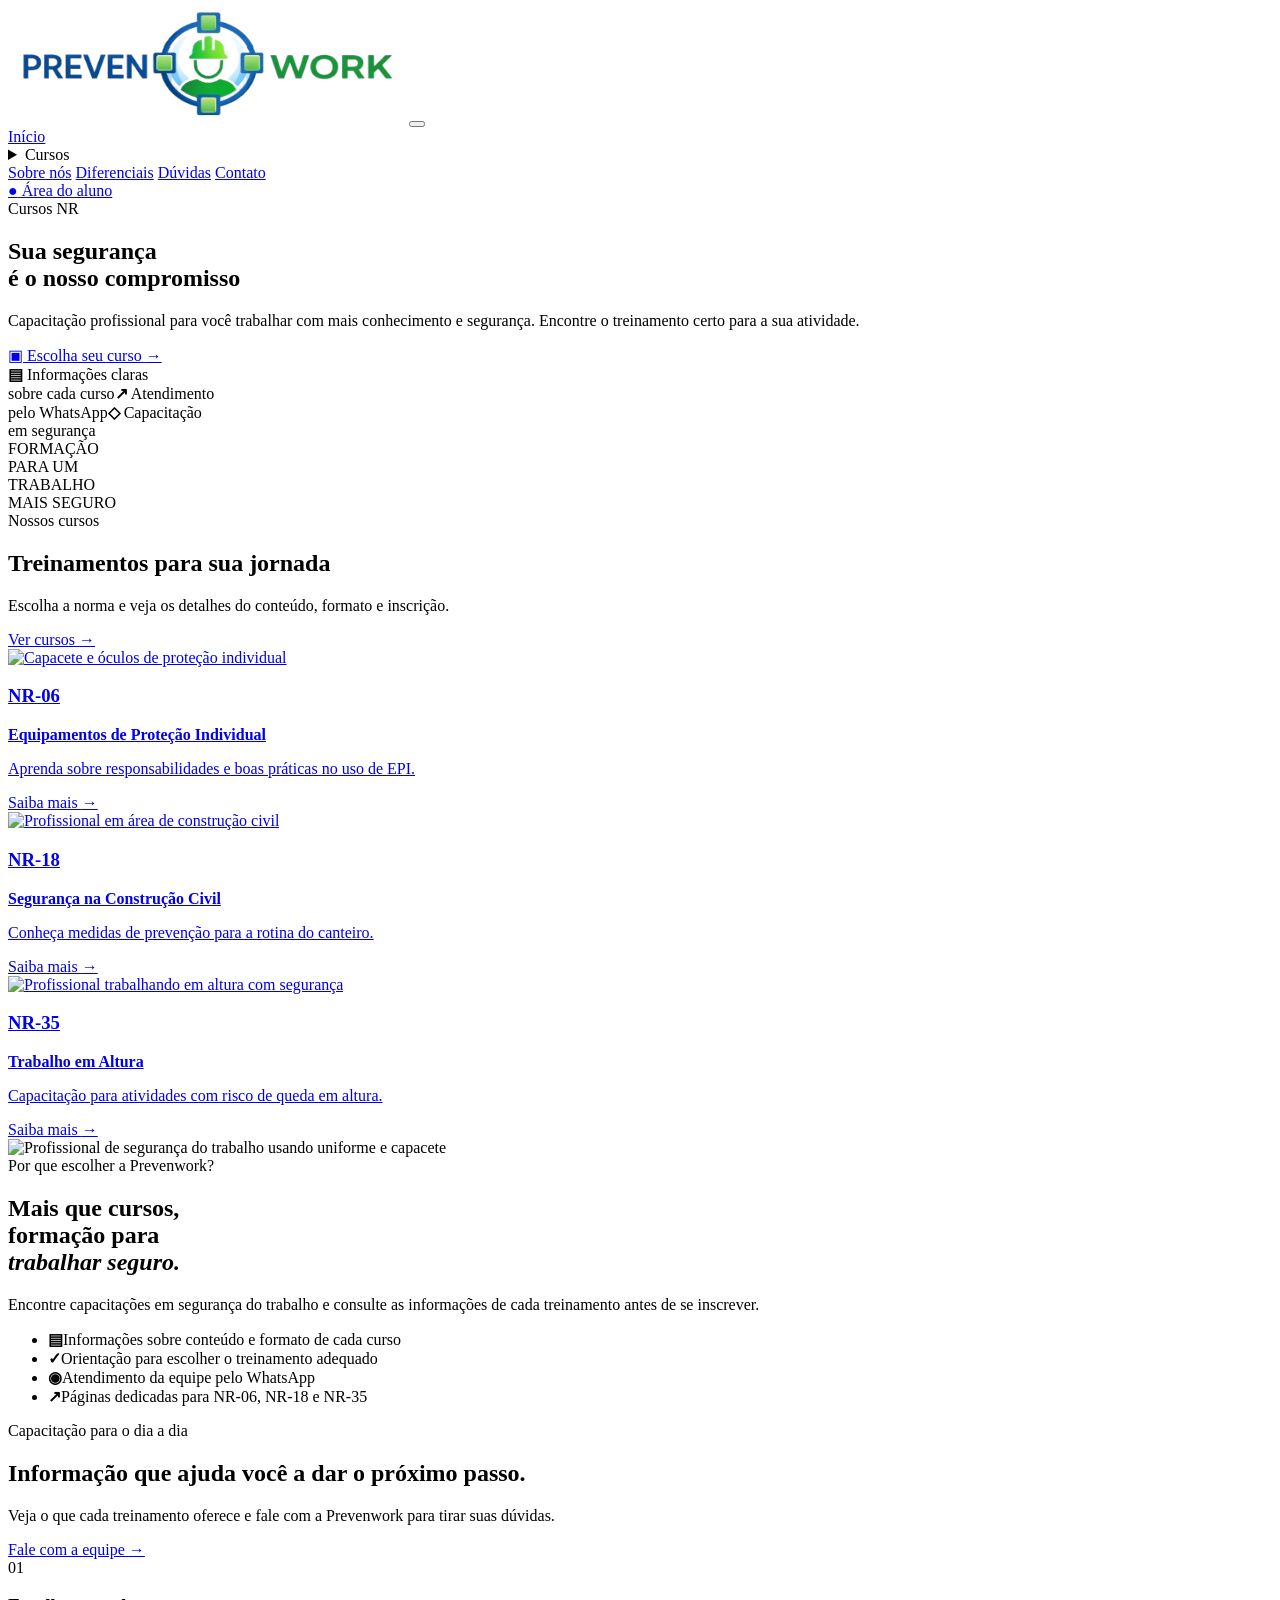
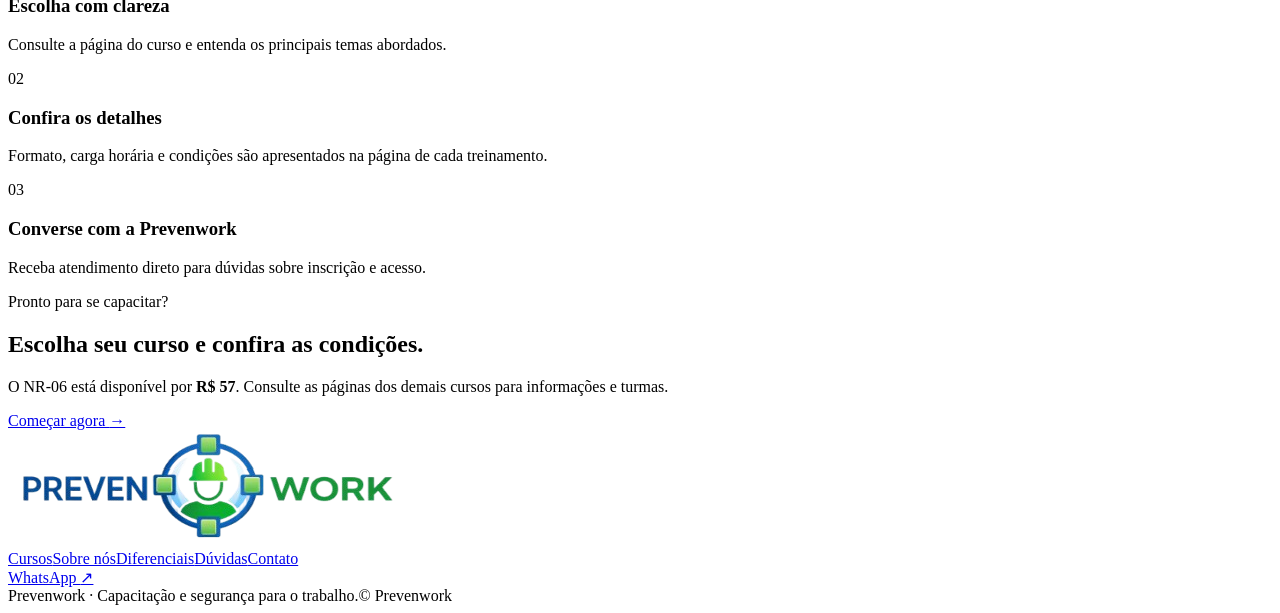
==== commit 34d12f76: "Update index.html" ====
--- a/index.html
+++ b/index.html
@@ -3,8 +3,8 @@
 <head>
   <meta charset="utf-8">
   <meta name="viewport" content="width=device-width, initial-scale=1">
-  <meta name="theme-color" content="#073c70">
-  <meta name="description" content="Curso NR-06 da Prevenwork por R$ 57. Faça seu treinamento de Equipamentos de Proteção Individual e receba o certificado em até 2 horas.">
+  <meta name="theme-color" content="#062e59">
+  <meta name="description" content="Cursos NR-06, NR-18 e NR-35 da Prevenwork. Conheça os treinamentos e escolha sua próxima capacitação em segurança do trabalho.">
   <link rel="icon" type="image/png" href="favicon.png">
   <!-- Google tag (gtag.js) -->
   <script async src="https://www.googletagmanager.com/gtag/js?id=G-SFPSN2C7K3"></script>
@@ -14,105 +14,66 @@
     gtag('js', new Date());
     gtag('config', 'G-SFPSN2C7K3');
   </script>
-  <title>Curso NR-06 por R$ 57 | Prevenwork</title>
-  <style>
-    :root{--blue:#073c70;--blue-2:#0d5a9c;--green:#148a46;--ink:#172b3c;--muted:#566a79;--line:#dce6eb;--pale:#f2f8fa;--white:#fff;--yellow:#f4c94f;--navy:#052d50}
-    *{box-sizing:border-box}html{scroll-behavior:smooth}body{margin:0;color:var(--ink);font:16px/1.55 Inter,ui-sans-serif,system-ui,-apple-system,"Segoe UI",sans-serif;background:var(--white)}a{color:inherit}button,a{ -webkit-tap-highlight-color:transparent}.wrap{width:min(1120px,calc(100% - 40px));margin-inline:auto}
-    .topline{background:var(--blue);color:#fff;font-size:13px;text-align:center;padding:8px 16px}.topline strong{color:#b9edce}
-    header{height:76px;display:flex;align-items:center;border-bottom:1px solid #edf1f3;background:#fff}.nav{display:flex;align-items:center;justify-content:space-between;gap:20px}.brand img{display:block;width:218px;height:auto}.nav-link{color:var(--blue);font-weight:700;text-decoration:none;font-size:14px}
-    .hero{position:relative;isolation:isolate;overflow:hidden;background:var(--navy);padding:68px 0 72px;color:#fff}.hero:before{content:"";position:absolute;z-index:-1;inset:0;background:radial-gradient(ellipse at 78% 45%,#0c5c8170,transparent 42%),linear-gradient(125deg,#052d50 0%,#073c70 62%,#07533d 130%)}.hero:after{content:"";position:absolute;z-index:-1;inset:-35%;opacity:.12;background-image:linear-gradient(30deg,transparent 49.8%,#b7e7d0 50%,transparent 50.2%),linear-gradient(150deg,transparent 49.8%,#b7e7d0 50%,transparent 50.2%);background-size:120px 120px;transform:translateY(var(--parallax-grid,0px)) rotate(-8deg)}.hero-grid{display:grid;grid-template-columns:1.04fr .96fr;align-items:center;gap:54px}.hero .eyebrow{color:#8be0ac}.hero h1{font-size:clamp(42px,5vw,62px);line-height:1.02;letter-spacing:0;margin:16px 0 20px;color:#fff;max-width:640px}.hero h1 em{font-style:normal;color:#80dda1}.hero .lead{font-size:18px;color:#d5e4ed;max-width:570px;margin:0 0 22px}.hero .quick-points{display:flex;flex-wrap:wrap;gap:10px 18px;margin:0 0 25px;padding:0;list-style:none;color:#e2edf3;font-size:14px;font-weight:650}.quick-points li:before{content:"✓";color:#80dda1;font-weight:900;margin-right:7px}.offer{display:flex;align-items:center;gap:18px;margin:4px 0 18px}.hero .price{font-size:54px;line-height:1;color:#fff;font-weight:850;letter-spacing:0}.price small{font-size:18px;vertical-align:top;margin-right:2px}.hero .price-note{font-size:13px;color:#c5d9e5;line-height:1.4}.hero .price-note strong{display:block;color:#fff;font-size:15px}.actions{display:flex;flex-wrap:wrap;align-items:center;gap:12px}.btn{min-height:54px;padding:0 23px;border:0;border-radius:5px;display:inline-flex;align-items:center;justify-content:center;gap:9px;text-decoration:none;font-size:15px;font-weight:800;cursor:pointer;transition:transform .18s,background .18s,box-shadow .18s}.btn:hover{transform:translateY(-2px)}.btn-primary{background:var(--green);color:#fff;box-shadow:0 5px 14px #148a4630}.btn-primary:hover{background:#0d7139;box-shadow:0 9px 22px #148a4650}.hero .btn-primary{background:#20a85b;box-shadow:0 8px 26px #031f3540}.hero .btn-primary:hover{background:#28bc68}.hero .btn-outline{background:#ffffff0d;border:1px solid #ffffff60;color:#fff}.microcopy{font-size:12px;color:var(--muted);margin:10px 0 0}.hero .microcopy{color:#b9ceda}.visual-stage{position:relative;min-height:440px;display:grid;place-items:center}.visual-stage:before,.visual-stage:after{content:"";position:absolute;inset:7% 6%;border:1px solid #81d7aa70;border-radius:48% 52% 43% 57%/52% 42% 58% 48%;transform:rotate(-16deg);pointer-events:none}.visual-stage:after{inset:15% 0;border-color:#78bfe850;border-radius:42% 58% 55% 45%/45% 54% 46% 55%;transform:rotate(18deg)}.media-placeholder{position:relative;z-index:1;width:min(100%,440px);min-height:330px;border:1px dashed #b4d3df90;border-radius:10px;background:linear-gradient(140deg,#dceaf01c,#eff8f312);backdrop-filter:blur(7px);display:flex;align-items:center;justify-content:center;text-align:center;color:#e1eef2;padding:26px;box-shadow:0 26px 70px #001b2b55;transform:translateY(var(--parallax-card,0px));transition:transform .2s ease-out}.media-placeholder span{display:block;font-size:14px;color:#c0d5df}.media-placeholder strong{display:block;color:#fff;font-size:17px;margin-bottom:5px}.visual-badge{position:absolute;z-index:2;display:flex;align-items:center;gap:10px;padding:12px 15px;background:#fff;color:var(--blue);border-radius:6px;box-shadow:0 12px 30px #001b2b40;font-size:13px;font-weight:750;animation:badge-float 4s ease-in-out infinite}.visual-badge b{font-size:20px;color:var(--green)}.visual-badge.badge-top{top:8%;right:0}.visual-badge.badge-bottom{bottom:8%;left:0;animation-delay:-2s}@keyframes badge-float{50%{transform:translateY(-7px)}}
-    .visual-stage{min-height:0;display:block}.visual-stage:before,.visual-stage:after{display:none}.banner-image{display:block;position:relative;z-index:1;width:100%;height:auto;aspect-ratio:16/9;object-fit:contain;border-radius:8px;box-shadow:0 26px 70px #001b2b55;transform:translateY(var(--parallax-card,0px));transition:transform .2s ease-out}
-    .trust{border-block:1px solid var(--line);background:#fff}.trust-row{display:grid;grid-template-columns:repeat(3,1fr);padding:19px 0;gap:16px}.trust-item{display:flex;justify-content:center;align-items:center;gap:11px;color:#355164;font-size:14px;font-weight:700}.trust-icon{width:34px;height:34px;flex:0 0 34px;border-radius:50%;display:grid;place-items:center;background:#e7f4ec;color:var(--green);font-weight:900}.content{position:relative}.section-head h2{font-size:36px}.benefit{border-top:0;border-left:3px solid var(--green);padding:21px 19px;background:linear-gradient(120deg,#f4f9f7,#f5f8fa);transition:transform .2s,box-shadow .2s}.benefit:hover{transform:translateY(-4px);box-shadow:0 12px 28px #103b5512}.benefit .symbol{font-size:12px;letter-spacing:.12em;border-bottom:1px solid #c9ddd2;padding-bottom:12px;margin-bottom:15px}.steps-band{position:relative;overflow:hidden;background:#edf5f5}.steps-band:before{content:"NR-06";position:absolute;right:-10px;top:-70px;font-size:210px;line-height:1;font-weight:900;color:#073c7008;pointer-events:none}.step{transition:transform .2s}.step:hover{transform:translateY(-3px)}.close-band{position:relative;overflow:hidden;background:linear-gradient(110deg,#052d50,#073c70 65%,#07533d)}.close-band:after{content:"";position:absolute;width:260px;height:260px;right:19%;top:-170px;border:1px solid #ffffff20;border-radius:50%;box-shadow:0 0 0 35px #ffffff08,0 0 0 70px #ffffff05;pointer-events:none}.close-inner{position:relative;z-index:1}
-    .reveal{opacity:0;transform:translateY(20px);transition:opacity .65s ease,transform .65s ease}.reveal.is-visible{opacity:1;transform:translateY(0)}
-    section.content{padding:68px 0}.section-head{text-align:center;max-width:690px;margin:0 auto 34px}.section-head h2{font-size:34px;line-height:1.15;color:var(--blue);margin:0 0 12px;letter-spacing:0}.section-head p{color:var(--muted);margin:0}.benefit-grid{display:grid;grid-template-columns:repeat(3,1fr);gap:26px}.benefit{border-top:3px solid var(--green);padding:20px 18px 8px;background:#f8fafb}.benefit h3{margin:0 0 8px;color:var(--blue);font-size:18px}.benefit p{color:var(--muted);margin:0;font-size:14px}.benefit .symbol{font-size:22px;color:var(--green);font-weight:900;margin-bottom:13px}
-    .steps-band{background:var(--pale);padding:58px 0}.steps{display:grid;grid-template-columns:repeat(3,1fr);gap:26px;counter-reset:step}.step{position:relative;padding-left:58px}.step:before{counter-increment:step;content:counter(step);position:absolute;left:0;top:0;width:40px;height:40px;display:grid;place-items:center;background:var(--blue);color:#fff;border-radius:50%;font-weight:800}.step h3{margin:2px 0 7px;color:var(--blue);font-size:17px}.step p{margin:0;color:var(--muted);font-size:14px}
-    .course{display:grid;grid-template-columns:.8fr 1.2fr;gap:48px;align-items:start}.course h2{font-size:32px;line-height:1.15;color:var(--blue);margin:0 0 14px}.course p{color:var(--muted);margin-top:0}.course-list{list-style:none;margin:0;padding:0}.course-list li{padding:12px 0;border-bottom:1px solid var(--line);display:flex;gap:11px;color:#365367}.course-list li:before{content:"✓";color:var(--green);font-weight:900}.notice{margin-top:17px;padding:13px 15px;border-left:3px solid var(--yellow);background:#fff9e7;color:#5e512b;font-size:13px}
-    .close-band{background:var(--blue);color:#fff;padding:48px 0}.close-inner{display:flex;justify-content:space-between;align-items:center;gap:25px}.close-inner h2{font-size:28px;line-height:1.15;margin:0 0 7px}.close-inner p{margin:0;color:#d9e7f1;font-size:14px}.close-price{display:flex;align-items:center;gap:19px;flex-shrink:0}.close-price b{font-size:36px;white-space:nowrap}.close-price b small{font-size:17px}.close-band .btn-primary{background:#25a95c}
-    .faq{max-width:800px;margin:auto}.faq details{border-bottom:1px solid var(--line);padding:17px 0}.faq summary{cursor:pointer;font-weight:750;color:var(--blue)}.faq details p{color:var(--muted);margin:12px 0 0;font-size:14px}.faq-title{text-align:center;color:var(--blue);font-size:32px;margin:0 0 22px}
-    .reveal{opacity:0;transform:translateY(20px);transition:opacity .65s ease,transform .65s ease}.reveal.is-visible{opacity:1;transform:translateY(0)}
-    footer{border-top:1px solid var(--line);padding:22px 0;color:#637887;font-size:12px}.footer-row{display:flex;justify-content:space-between;gap:18px;align-items:center}.footer-row img{width:155px;height:auto}.whatsapp-float{position:fixed;right:20px;bottom:20px;z-index:5;width:58px;height:58px;display:grid;place-items:center;border-radius:50%;background:#20bd5a;color:#fff;text-decoration:none;box-shadow:0 5px 18px #102e2540}.whatsapp-float svg{width:27px;height:27px;fill:currentColor}.mobile-buy{display:none}.analytics-consent{position:fixed;z-index:8;left:20px;bottom:20px;width:min(420px,calc(100vw - 40px));padding:16px;background:#fff;border:1px solid var(--line);border-radius:7px;box-shadow:0 12px 35px #092a3c30;color:var(--ink)}.analytics-consent p{font-size:13px;line-height:1.45;margin:0 0 12px}.analytics-consent-actions{display:flex;gap:9px}.analytics-consent button{min-height:39px;border:1px solid var(--blue);border-radius:4px;padding:0 13px;font:inherit;font-size:13px;font-weight:700;cursor:pointer}.analytics-consent .consent-accept{background:var(--blue);color:#fff}.analytics-consent .consent-reject{background:#fff;color:var(--blue)}
-    @media(max-width:800px){.hero{padding:48px 0}.hero-grid{grid-template-columns:1fr;gap:22px}.visual-stage{min-height:0;grid-row:2}.media-placeholder{min-height:260px;width:min(100%,520px)}.visual-badge.badge-top{right:5%}.visual-badge.badge-bottom{left:5%}.benefit-grid{gap:13px}.benefit{padding:17px 14px 12px}.course{grid-template-columns:1fr;gap:18px}.close-inner{align-items:flex-start;flex-direction:column}.close-price{width:100%;justify-content:space-between}.trust-item{font-size:12px}}
-    @media(max-width:560px){.wrap{width:min(100% - 32px,1120px)}.topline{font-size:11px}.brand img{width:174px}.nav-link{font-size:12px}.hero{padding:35px 0 38px}.hero h1{font-size:41px}.hero .lead{font-size:16px}.hero .quick-points{display:grid;gap:7px}.offer{gap:13px}.hero .price{font-size:47px}.actions{display:grid;grid-template-columns:1fr}.btn{width:100%}.visual-stage{min-height:0}.media-placeholder{min-height:220px;padding:18px}.visual-badge{padding:9px 11px;font-size:11px}.visual-badge b{font-size:17px}.visual-badge.badge-top{top:0;right:0}.visual-badge.badge-bottom{bottom:0;left:0}.trust-row{grid-template-columns:1fr;padding:13px 0;gap:9px}.trust-item{justify-content:flex-start;font-size:13px}.section-head h2,.faq-title{font-size:28px}.content{padding:50px 0!important}.benefit-grid{grid-template-columns:1fr}.steps-band{padding:44px 0}.steps{grid-template-columns:1fr;gap:24px}.course h2{font-size:28px}.close-price{align-items:flex-start;flex-direction:column;gap:14px}.footer-row{align-items:flex-start;flex-direction:column}.whatsapp-float{right:14px;bottom:78px;width:54px;height:54px}.mobile-buy{display:flex;position:fixed;z-index:4;bottom:0;left:0;right:0;background:#fff;padding:9px 14px calc(9px + env(safe-area-inset-bottom));box-shadow:0 -3px 15px #102e2518;align-items:center;justify-content:space-between;gap:10px}.mobile-buy strong{color:var(--blue);font-size:19px;white-space:nowrap}.mobile-buy .btn{width:auto;min-height:44px;padding:0 15px;font-size:13px}body{padding-bottom:65px}}
-    .offer{gap:22px;padding:14px 20px;background:#ffffff0c;border-left:4px solid var(--yellow);border-radius:6px;width:max-content;max-width:100%}.hero .price{font-size:78px;color:#ffe16a;text-shadow:0 4px 20px #f4c94f35}.hero .price small{font-size:24px}.price-note strong{font-size:16px}.close-price{padding:11px 16px;border:1px solid #ffffff40;border-radius:6px;background:#ffffff0c}.close-price b{font-size:48px;color:#ffe16a;text-shadow:0 3px 18px #f4c94f30}.close-price b small{font-size:21px}.mobile-buy strong{font-size:26px}
-    @media(max-width:560px){.offer{width:100%;justify-content:flex-start;padding:12px 15px;gap:15px}.hero .price{font-size:64px}.hero .price small{font-size:20px}.price-note strong{font-size:15px}.close-price{width:100%;padding:12px 14px}.close-price b{font-size:44px}.mobile-buy strong{font-size:24px}}
-    @media(prefers-reduced-motion:reduce){*,*:before,*:after{scroll-behavior:auto!important;animation-duration:.01ms!important;animation-iteration-count:1!important;transition-duration:.01ms!important}.reveal{opacity:1;transform:none}}
-  </style>
+  <link rel="stylesheet" href="site.css">
+  <title>Prevenwork | Cursos de Segurança do Trabalho</title>
 </head>
-<body>
-  <div class="topline"><strong>Precisa do certificado para uma vaga ou promoção?</strong> Comece agora e conclua em até 2 horas.</div>
-  <header><div class="wrap nav"><a class="brand" href="#inicio" aria-label="Prevenwork, início"><img src="logo-prevenwork.png" alt="Prevenwork"></a><a class="nav-link" href="https://wa.me/5524992492610" target="_blank" rel="noopener">Tire suas dúvidas no WhatsApp ↗</a></div></header>
+<body class="site-main home-page">
+  <header class="site-header home-header">
+    <nav class="site-nav" aria-label="Navegação principal">
+      <a class="site-brand" href="index.html" aria-label="Prevenwork, página inicial" data-track="navigation_click" data-track-location="header"><img src="logo-prevenwork.png" alt="Prevenwork"></a>
+      <button class="mobile-menu-toggle" type="button" aria-expanded="false" aria-controls="home-menu" aria-label="Abrir menu"><span></span><span></span><span></span></button>
+      <div class="site-nav-links" id="home-menu">
+        <a href="index.html" aria-current="page" data-track="navigation_click" data-track-location="header">Início</a>
+        <details class="nav-dropdown"><summary>Cursos</summary><div class="nav-dropdown-menu"><a href="nr06.html" data-track="navigation_click" data-track-location="course_menu">NR-06</a><a href="nr18.html" data-track="navigation_click" data-track-location="course_menu">NR-18</a><a href="nr35.html" data-track="navigation_click" data-track-location="course_menu">NR-35</a></div></details>
+        <a href="#sobre" data-track="navigation_click" data-track-location="header">Sobre nós</a>
+        <a href="#diferenciais" data-track="navigation_click" data-track-location="header">Diferenciais</a>
+        <a href="#duvidas" data-track="navigation_click" data-track-location="header">Dúvidas</a>
+        <a href="#contato" data-track="navigation_click" data-track-location="header">Contato</a>
+      </div>
+      <a class="student-link" href="https://wa.me/5524992492610?text=Ol%C3%A1!%20Preciso%20de%20ajuda%20com%20meu%20acesso%20ao%20curso." target="_blank" rel="noopener" data-track="cta_click" data-track-type="whatsapp" data-track-location="student_area"><span aria-hidden="true">●</span> Área do aluno</a>
+    </nav>
+  </header>
   <main>
-    <section class="hero" id="inicio"><div class="wrap hero-grid">
-      <div><span class="eyebrow">Treinamento NR-06 online</span><h1>Seu certificado NR-06, <em>sem deixar a oportunidade passar.</em></h1><p class="lead">Faça o treinamento de Equipamentos de Proteção Individual (EPI) com a Prevenwork. Você conclui o curso e recebe o certificado em até <strong>2 horas</strong>.</p>
-        <ul class="quick-points"><li>Ideal para comprovar capacitação em processos seletivos</li><li>Conteúdo direto sobre uso de EPI</li><li>Acesso online, no seu ritmo</li></ul>
-        <div class="offer"><div class="price"><small>R$</small>57</div><div class="price-note"><strong>Pagamento único</strong>Seu próximo passo profissional<br>pode começar hoje.</div></div>
-        <div class="actions"><a class="btn btn-primary checkout" href="#comprar">Quero me matricular por R$ 57 <span aria-hidden="true">→</span></a><a class="btn btn-outline" href="https://wa.me/5524992492610" target="_blank" rel="noopener">Falar no WhatsApp</a></div><p class="microcopy">Curso online · Conclusão e emissão do certificado em até 2 horas*</p>
+    <section class="home-hero">
+      <div class="home-hero-shade"></div>
+      <div class="home-wrap home-hero-content">
+        <span class="home-kicker">Cursos NR</span>
+        <h1>Sua segurança<br>é o nosso <span>compromisso</span></h1>
+        <p>Capacitação profissional para você trabalhar com mais conhecimento e segurança. Encontre o treinamento certo para a sua atividade.</p>
+        <a class="home-button home-button-lime" href="#cursos" data-track="navigation_click" data-track-location="home_hero"><span aria-hidden="true">▣</span> Escolha seu curso <b aria-hidden="true">→</b></a>
+        <div class="hero-assurances"><span><b aria-hidden="true">▤</b> Informações claras<br>sobre cada curso</span><span><b aria-hidden="true">↗</b> Atendimento<br>pelo WhatsApp</span><span><b aria-hidden="true">◇</b> Capacitação<br>em segurança</span></div>
       </div>
-      <div class="visual-stage"><img class="banner-image" src="banner-prevenwork.png" alt="Banner Prevenwork: capacitação e segurança para um amanhã mais seguro. Cursos de formação, certificados válidos, conformidade com normas regulamentadoras e atendimento personalizado."></div>
-    </div></section>
-    <div class="trust"><div class="wrap trust-row"><div class="trust-item"><span class="trust-icon">2h</span>Certificado em até 2 horas*</div><div class="trust-item"><span class="trust-icon">R$</span>Valor único de R$ 57</div><div class="trust-item"><span class="trust-icon">✓</span>Treinamento NR-06 sobre EPI</div></div></div>
-    <section class="content"><div class="wrap"><div class="section-head"><h2>Não deixe a documentação para depois</h2><p>Quando uma vaga ou promoção pede capacitação em NR-06, ter o treinamento concluído ajuda você a seguir preparado para apresentar sua documentação.</p></div>
-      <div class="benefit-grid"><article class="benefit"><div class="symbol">01</div><h3>Agilidade para sua urgência</h3><p>Conclua o treinamento e receba o certificado em até 2 horas, conforme as condições de conclusão e emissão.</p></article><article class="benefit"><div class="symbol">02</div><h3>Aprenda o essencial sobre EPI</h3><p>Entenda responsabilidades, seleção, uso, conservação e cuidados com Equipamentos de Proteção Individual.</p></article><article class="benefit"><div class="symbol">03</div><h3>Invista pouco para avançar</h3><p>Por R$ 57, você dá um passo objetivo para atender a uma exigência de capacitação profissional.</p></article></div>
-    </div></section>
-    <section class="steps-band"><div class="wrap"><div class="section-head"><h2>Da matrícula ao certificado</h2><p>Um caminho claro para você começar agora e concluir sem complicação.</p></div><div class="steps"><article class="step"><h3>Faça sua matrícula</h3><p>Use o botão de compra para acessar o checkout seguro e confirmar sua inscrição.</p></article><article class="step"><h3>Assista ao treinamento</h3><p>Acesse o conteúdo NR-06 e complete as etapas do curso online.</p></article><article class="step"><h3>Receba seu certificado</h3><p>Após concluir os requisitos, a emissão acontece em até 2 horas.*</p></article></div></div></section>
-    <section class="content"><div class="wrap course"><div><span class="eyebrow">O que você está comprando</span><h2>Curso NR-06: Equipamentos de Proteção Individual</h2><p>Um treinamento online para conhecer os requisitos e as boas práticas relacionadas ao uso de EPI no ambiente de trabalho.</p><div class="notice">A NR-06 trata de Equipamentos de Proteção Individual. O curso não garante contratação, promoção ou aceitação automática do certificado por uma empresa. Confirme os requisitos específicos da vaga ou do empregador.</div></div><ul class="course-list"><li>Treinamento online sobre a NR-06</li><li>Orientações sobre responsabilidades no uso de EPI</li><li>Conteúdo sobre seleção, uso e conservação</li><li>Conclusão e emissão do certificado em até 2 horas*</li><li>Investimento único: R$ 57</li></ul></div></section>
-    <section class="close-band" id="comprar"><div class="wrap close-inner"><div><h2>Tem uma oportunidade esperando?</h2><p>Comece seu treinamento NR-06 hoje. Curso por R$ 57 e certificado em até 2 horas após concluir os requisitos.*</p></div><div class="close-price"><b><small>R$</small> 57</b><a class="btn btn-primary checkout" href="#comprar">Quero comprar agora →</a></div></div></section>
-    <section class="content"><div class="wrap faq"><h2 class="faq-title">Perguntas frequentes</h2><details><summary>Em quanto tempo recebo o certificado?</summary><p>A previsão informada pela Prevenwork é de até 2 horas para conclusão do curso e emissão do certificado, após o cumprimento dos requisitos. Em caso de dúvida sobre prazos, confirme pelo WhatsApp.</p></details><details><summary>O curso é online?</summary><p>Sim. O treinamento é realizado online. Você pode tirar dúvidas sobre acesso e matrícula diretamente com a equipe da Prevenwork.</p></details><details><summary>O curso garante uma vaga ou promoção?</summary><p>Não. O curso oferece capacitação e certificado; contratação, promoção e aceitação do documento dependem dos critérios do empregador e da vaga.</p></details><details><summary>Como confirmo se o curso atende à minha vaga?</summary><p>Confira os requisitos com o recrutador ou empregador. Se precisar de ajuda com as informações do treinamento, fale com a Prevenwork pelo WhatsApp.</p></details></div></section>
+      <div class="hero-stamp" aria-hidden="true">FORMAÇÃO<br>PARA UM<br>TRABALHO<br>MAIS SEGURO</div>
+    </section>
+
+    <section class="home-courses" id="cursos">
+      <div class="home-wrap">
+        <div class="home-section-head"><div><span class="home-label">Nossos cursos</span><h2>Treinamentos para sua jornada</h2><p>Escolha a norma e veja os detalhes do conteúdo, formato e inscrição.</p></div><a class="text-link" href="#cursos-lista">Ver cursos <span aria-hidden="true">→</span></a></div>
+        <div class="home-course-grid" id="cursos-lista">
+          <a class="home-course-card" href="nr06.html" data-track="course_page_open" data-track-location="home_catalog"><img src="home-nr06.jpg" alt="Capacete e óculos de proteção individual"><div class="home-course-copy"><h3>NR-06</h3><strong>Equipamentos de Proteção Individual</strong><p>Aprenda sobre responsabilidades e boas práticas no uso de EPI.</p><span class="course-cta">Saiba mais <b aria-hidden="true">→</b></span></div></a>
+          <a class="home-course-card" href="nr18.html" data-track="course_page_open" data-track-location="home_catalog"><img src="home-nr18.jpg" alt="Profissional em área de construção civil"><div class="home-course-copy"><h3>NR-18</h3><strong>Segurança na Construção Civil</strong><p>Conheça medidas de prevenção para a rotina do canteiro.</p><span class="course-cta">Saiba mais <b aria-hidden="true">→</b></span></div></a>
+          <a class="home-course-card" href="nr35.html" data-track="course_page_open" data-track-location="home_catalog"><img src="home-nr35.jpg" alt="Profissional trabalhando em altura com segurança"><div class="home-course-copy"><h3>NR-35</h3><strong>Trabalho em Altura</strong><p>Capacitação para atividades com risco de queda em altura.</p><span class="course-cta">Saiba mais <b aria-hidden="true">→</b></span></div></a>
+        </div>
+      </div>
+    </section>
+
+    <section class="home-about" id="sobre">
+      <div class="home-about-photo"><img src="home-about.jpg" alt="Profissional de segurança do trabalho usando uniforme e capacete"></div>
+      <div class="home-wrap home-about-inner">
+        <div class="home-about-copy"><span class="home-label">Por que escolher a Prevenwork?</span><h2>Mais que cursos,<br>formação para<br><em>trabalhar seguro.</em></h2><p>Encontre capacitações em segurança do trabalho e consulte as informações de cada treinamento antes de se inscrever.</p></div>
+        <ul class="home-benefits"><li><b aria-hidden="true">▤</b><span>Informações sobre conteúdo e formato de cada curso</span></li><li><b aria-hidden="true">✓</b><span>Orientação para escolher o treinamento adequado</span></li><li><b aria-hidden="true">◉</b><span>Atendimento da equipe pelo WhatsApp</span></li><li><b aria-hidden="true">↗</b><span>Páginas dedicadas para NR-06, NR-18 e NR-35</span></li></ul>
+      </div>
+    </section>
+
+    <section class="home-differentials" id="diferenciais">
+      <div class="home-wrap differential-layout"><div class="differential-intro"><span class="home-label">Capacitação para o dia a dia</span><h2>Informação que ajuda você a dar o próximo passo.</h2><p>Veja o que cada treinamento oferece e fale com a Prevenwork para tirar suas dúvidas.</p><a class="home-button home-button-lime" href="https://wa.me/5524992492610?text=Ol%C3%A1!%20Quero%20tirar%20uma%20d%C3%BAvida%20sobre%20os%20cursos%20da%20Prevenwork." target="_blank" rel="noopener" data-track="cta_click" data-track-type="whatsapp" data-track-location="home_differentials">Fale com a equipe <b aria-hidden="true">→</b></a></div>
+        <div class="differential-list"><article><span>01</span><div><h3>Escolha com clareza</h3><p>Consulte a página do curso e entenda os principais temas abordados.</p></div></article><article><span>02</span><div><h3>Confira os detalhes</h3><p>Formato, carga horária e condições são apresentados na página de cada treinamento.</p></div></article><article><span>03</span><div><h3>Converse com a Prevenwork</h3><p>Receba atendimento direto para dúvidas sobre inscrição e acesso.</p></div></article></div>
+      </div>
+    </section>
+
+    <section class="home-final-cta" id="duvidas"><div class="home-wrap final-cta-inner"><div><span class="home-label">Pronto para se capacitar?</span><h2>Escolha seu curso e confira as condições.</h2><p>O NR-06 está disponível por <strong>R$ 57</strong>. Consulte as páginas dos demais cursos para informações e turmas.</p></div><a class="home-button home-button-lime" href="#cursos" data-track="navigation_click" data-track-location="home_final_cta">Começar agora <b aria-hidden="true">→</b></a></div></section>
   </main>
-  <footer><div class="wrap footer-row"><img src="logo-prevenwork.png" alt="Prevenwork"><span>*Prazo informado para conclusão e emissão em até 2 horas, sujeito ao cumprimento dos requisitos do curso e às condições operacionais.</span><span>© Prevenwork</span></div></footer>
-  <a class="whatsapp-float" href="https://wa.me/5524992492610" target="_blank" rel="noopener" aria-label="Falar com a Prevenwork pelo WhatsApp"><svg viewBox="0 0 32 32" aria-hidden="true"><path d="M16 3.2A12.6 12.6 0 0 0 5.2 22.3L3.5 28.5l6.4-1.7A12.6 12.6 0 1 0 16 3.2Zm0 22.8c-2 0-4-.5-5.7-1.6l-.4-.2-3.8 1 1-3.7-.3-.4A10.2 10.2 0 1 1 16 26Zm5.6-7.6c-.3-.2-1.8-.9-2.1-1s-.5-.2-.7.2-.8 1-1 1.2-.4.2-.7.1a8.3 8.3 0 0 1-2.5-1.5 9.2 9.2 0 0 1-1.7-2.1c-.2-.4 0-.5.2-.7l.5-.6.3-.5c.1-.2 0-.4 0-.6l-1-2.2c-.2-.6-.5-.5-.7-.5h-.6c-.2 0-.6.1-.9.4s-1.2 1.2-1.2 2.8 1.2 3.2 1.4 3.4a12.2 12.2 0 0 0 4.7 4.1c.7.3 1.2.5 1.6.6.7.2 1.4.2 1.9.1.6-.1 1.8-.7 2-1.4.2-.6.2-1.2.1-1.3s-.3-.2-.6-.4Z"/></svg></a>
-  <div class="mobile-buy"><strong>R$ 57</strong><a class="btn btn-primary checkout" href="#comprar">Comprar agora →</a></div>
-  <script>
-    // Substitua pela URL do checkout antes de publicar.
-    const CHECKOUT_URL = "https://pay.hotmart.com/A107875652E?checkoutMode=10";
-    document.querySelectorAll(".checkout").forEach((link) => {
-      if (CHECKOUT_URL) link.href = CHECKOUT_URL;
-      else link.addEventListener("click", (event) => {
-        event.preventDefault();
-        window.open("https://wa.me/5524992492610?text=Ol%C3%A1!%20Quero%20me%20matricular%20no%20curso%20NR-06%20da%20Prevenwork%20por%20R%24%2057.", "_blank", "noopener");
-      });
-    });
-    document.addEventListener("click", (event) => {
-      const link = event.target.closest("a.checkout, a[href^='https://wa.me/']");
-      if (!link) return;
-      const isCheckout = link.matches(".checkout");
-      const location = link.closest(".mobile-buy") ? "mobile_sticky" :
-        link.closest(".hero") ? "hero" :
-        link.closest(".close-band") ? "closing_offer" :
-        link.classList.contains("whatsapp-float") ? "floating_whatsapp" :
-        link.closest("header") ? "header" : "other";
-      const eventData = { cta_type: isCheckout ? "checkout" : "whatsapp", cta_location: location, transport_type: "beacon" };
-      if (isCheckout && link.target !== "_blank") {
-        event.preventDefault();
-        eventData.event_callback = () => { window.location.href = link.href; };
-        eventData.event_timeout = 1000;
-      }
-      window.gtag("event", "cta_click", eventData);
-    });
-    const motionOK = !window.matchMedia("(prefers-reduced-motion: reduce)").matches;
-    if (motionOK) {
-      document.querySelectorAll(".benefit, .step, .course-list li, .faq details").forEach((item) => item.classList.add("reveal"));
-      const revealObserver = new IntersectionObserver((entries, observer) => {
-        entries.forEach((entry) => {
-          if (entry.isIntersecting) {
-            entry.target.classList.add("is-visible");
-            observer.unobserve(entry.target);
-          }
-        });
-      }, { threshold: 0.12 });
-      document.querySelectorAll(".reveal").forEach((item) => revealObserver.observe(item));
-      let ticking = false;
-      window.addEventListener("scroll", () => {
-        if (ticking) return;
-        ticking = true;
-        requestAnimationFrame(() => {
-          const offset = Math.min(window.scrollY, 520);
-          document.documentElement.style.setProperty("--parallax-card", `${offset * -0.055}px`);
-          document.documentElement.style.setProperty("--parallax-grid", `${offset * 0.12}px`);
-          ticking = false;
-        });
-      }, { passive: true });
-    }
-  </script>
+  <footer class="home-footer" id="contato"><div class="home-wrap footer-main"><a href="index.html" aria-label="Prevenwork, início"><img src="logo-prevenwork.png" alt="Prevenwork"></a><nav aria-label="Links do rodapé"><a href="#cursos">Cursos</a><a href="#sobre">Sobre nós</a><a href="#diferenciais">Diferenciais</a><a href="#duvidas">Dúvidas</a><a href="https://wa.me/5524992492610" target="_blank" rel="noopener" data-track="cta_click" data-track-type="whatsapp" data-track-location="home_footer">Contato</a></nav><a class="footer-whatsapp" href="https://wa.me/5524992492610" target="_blank" rel="noopener" data-track="cta_click" data-track-type="whatsapp" data-track-location="home_footer">WhatsApp <span aria-hidden="true">↗</span></a></div><div class="home-wrap footer-bottom"><span>Prevenwork · Capacitação e segurança para o trabalho.</span><span>© Prevenwork</span></div></footer>
+  <script src="site.js"></script>
 </body>
 </html>
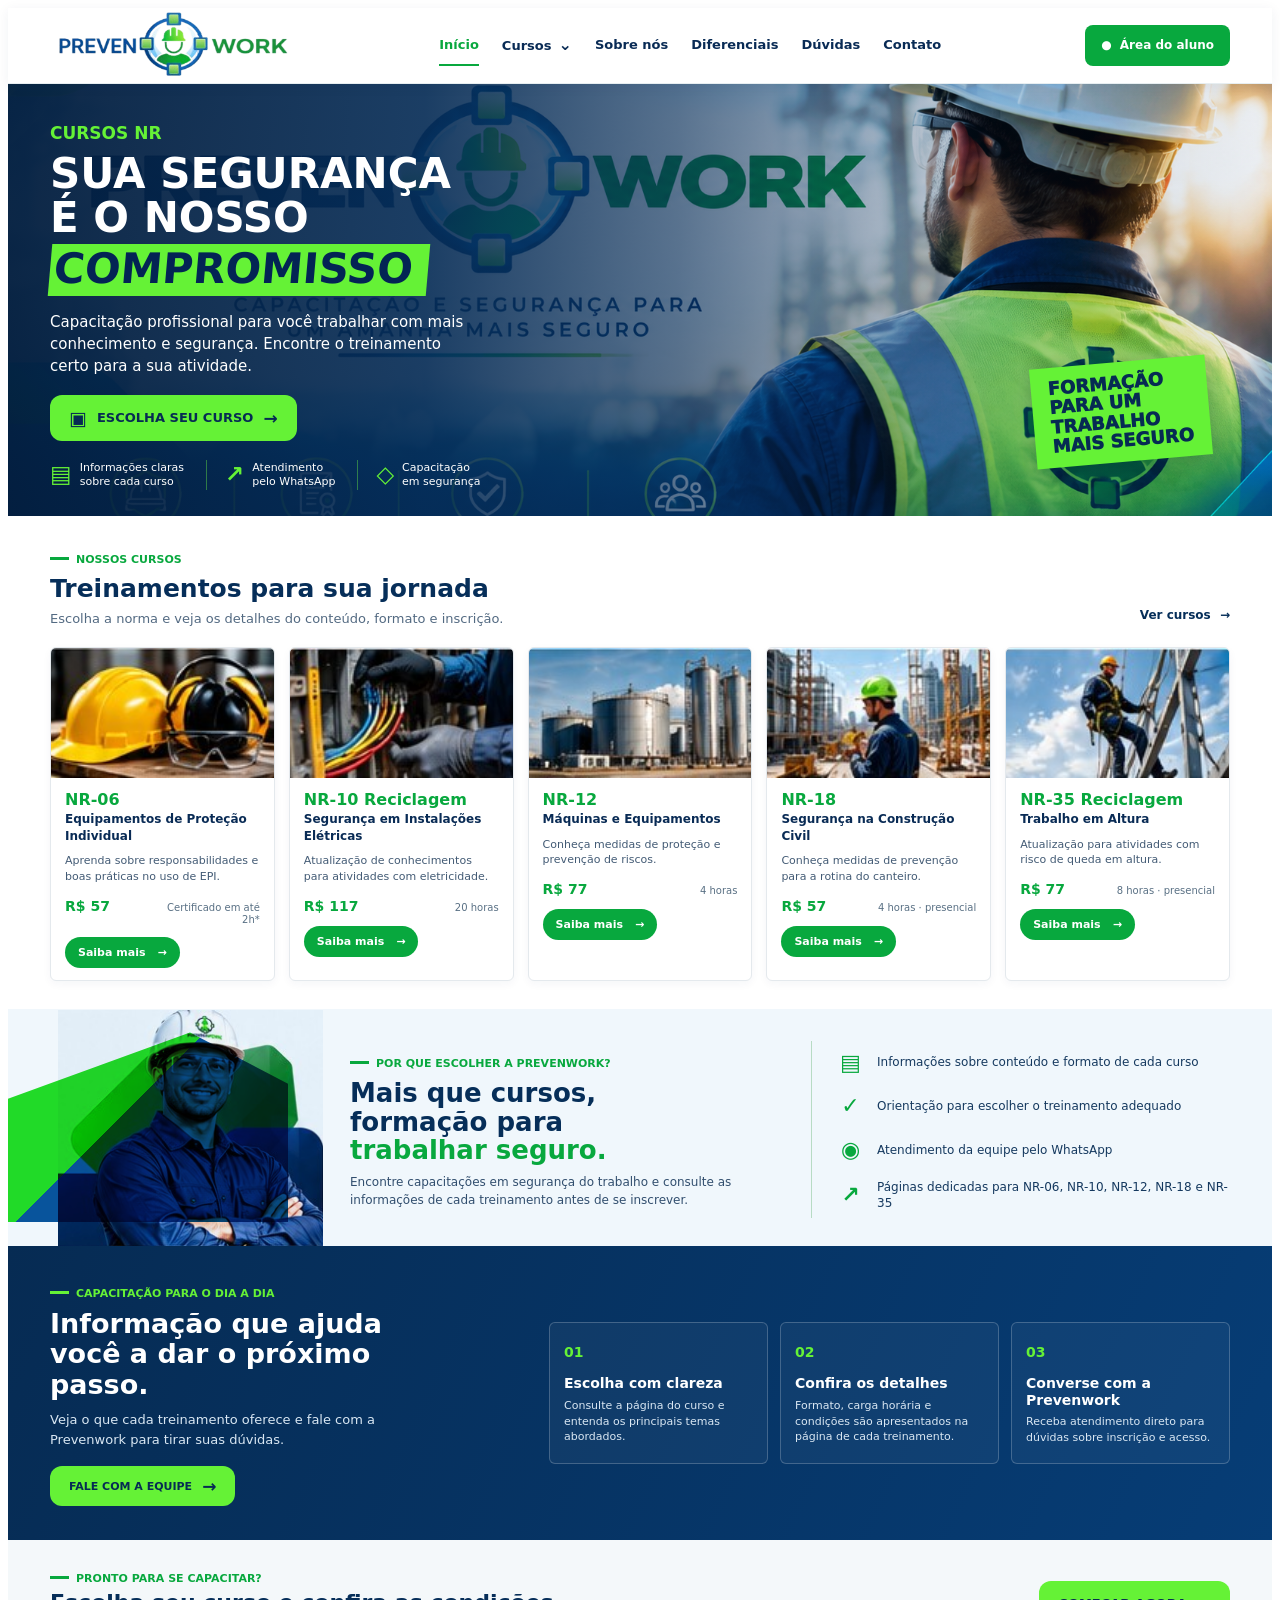
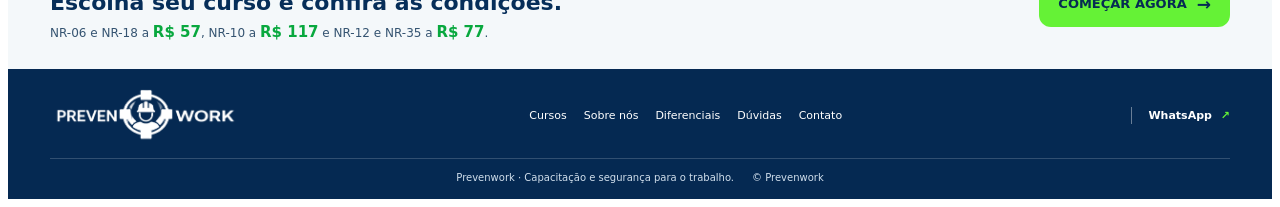
==== commit cd0a9165: "Add files via upload" ====
--- a/index.html
+++ b/index.html
@@ -4,7 +4,7 @@
   <meta charset="utf-8">
   <meta name="viewport" content="width=device-width, initial-scale=1">
   <meta name="theme-color" content="#062e59">
-  <meta name="description" content="Cursos NR-06, NR-18 e NR-35 da Prevenwork. Conheça os treinamentos e escolha sua próxima capacitação em segurança do trabalho.">
+  <meta name="description" content="Cursos NR-06, NR-10 Reciclagem, NR-12, NR-18 e NR-35 da Prevenwork. Conheça os treinamentos e escolha sua próxima capacitação em segurança do trabalho.">
   <link rel="icon" type="image/png" href="favicon.png">
   <!-- Google tag (gtag.js) -->
   <script async src="https://www.googletagmanager.com/gtag/js?id=G-SFPSN2C7K3"></script>
@@ -24,7 +24,7 @@
       <button class="mobile-menu-toggle" type="button" aria-expanded="false" aria-controls="home-menu" aria-label="Abrir menu"><span></span><span></span><span></span></button>
       <div class="site-nav-links" id="home-menu">
         <a href="index.html" aria-current="page" data-track="navigation_click" data-track-location="header">Início</a>
-        <details class="nav-dropdown"><summary>Cursos</summary><div class="nav-dropdown-menu"><a href="nr06.html" data-track="navigation_click" data-track-location="course_menu">NR-06</a><a href="nr18.html" data-track="navigation_click" data-track-location="course_menu">NR-18</a><a href="nr35.html" data-track="navigation_click" data-track-location="course_menu">NR-35</a></div></details>
+        <details class="nav-dropdown"><summary>Cursos</summary><div class="nav-dropdown-menu"><a href="nr06.html" data-track="navigation_click" data-track-location="course_menu">NR-06</a><a href="nr10.html" data-track="navigation_click" data-track-location="course_menu">NR-10 Reciclagem</a><a href="nr12.html" data-track="navigation_click" data-track-location="course_menu">NR-12</a><a href="nr18.html" data-track="navigation_click" data-track-location="course_menu">NR-18</a><a href="nr35.html" data-track="navigation_click" data-track-location="course_menu">NR-35 Reciclagem</a></div></details>
         <a href="#sobre" data-track="navigation_click" data-track-location="header">Sobre nós</a>
         <a href="#diferenciais" data-track="navigation_click" data-track-location="header">Diferenciais</a>
         <a href="#duvidas" data-track="navigation_click" data-track-location="header">Dúvidas</a>
@@ -50,9 +50,11 @@
       <div class="home-wrap">
         <div class="home-section-head"><div><span class="home-label">Nossos cursos</span><h2>Treinamentos para sua jornada</h2><p>Escolha a norma e veja os detalhes do conteúdo, formato e inscrição.</p></div><a class="text-link" href="#cursos-lista">Ver cursos <span aria-hidden="true">→</span></a></div>
         <div class="home-course-grid" id="cursos-lista">
-          <a class="home-course-card" href="nr06.html" data-track="course_page_open" data-track-location="home_catalog"><img src="home-nr06.jpg" alt="Capacete e óculos de proteção individual"><div class="home-course-copy"><h3>NR-06</h3><strong>Equipamentos de Proteção Individual</strong><p>Aprenda sobre responsabilidades e boas práticas no uso de EPI.</p><span class="course-cta">Saiba mais <b aria-hidden="true">→</b></span></div></a>
-          <a class="home-course-card" href="nr18.html" data-track="course_page_open" data-track-location="home_catalog"><img src="home-nr18.jpg" alt="Profissional em área de construção civil"><div class="home-course-copy"><h3>NR-18</h3><strong>Segurança na Construção Civil</strong><p>Conheça medidas de prevenção para a rotina do canteiro.</p><span class="course-cta">Saiba mais <b aria-hidden="true">→</b></span></div></a>
-          <a class="home-course-card" href="nr35.html" data-track="course_page_open" data-track-location="home_catalog"><img src="home-nr35.jpg" alt="Profissional trabalhando em altura com segurança"><div class="home-course-copy"><h3>NR-35</h3><strong>Trabalho em Altura</strong><p>Capacitação para atividades com risco de queda em altura.</p><span class="course-cta">Saiba mais <b aria-hidden="true">→</b></span></div></a>
+          <a class="home-course-card" href="nr06.html" data-track="course_page_open" data-track-location="home_catalog"><img src="home-nr06.jpg" alt="Capacete e óculos de proteção individual"><div class="home-course-copy"><h3>NR-06</h3><strong>Equipamentos de Proteção Individual</strong><p>Aprenda sobre responsabilidades e boas práticas no uso de EPI.</p><div class="home-course-meta"><strong>R$ 57</strong><span>Certificado em até 2h*</span></div><span class="course-cta">Saiba mais <b aria-hidden="true">→</b></span></div></a>
+          <a class="home-course-card" href="nr10.html" data-track="course_page_open" data-track-location="home_catalog"><img src="home-nr10.jpg" alt="Profissional realizando serviço em instalação elétrica"><div class="home-course-copy"><h3>NR-10 Reciclagem</h3><strong>Segurança em Instalações Elétricas</strong><p>Atualização de conhecimentos para atividades com eletricidade.</p><div class="home-course-meta"><strong>R$ 117</strong><span>20 horas</span></div><span class="course-cta">Saiba mais <b aria-hidden="true">→</b></span></div></a>
+          <a class="home-course-card" href="nr12.html" data-track="course_page_open" data-track-location="home_catalog"><img src="home-nr12.jpg" alt="Instalações industriais e equipamentos"><div class="home-course-copy"><h3>NR-12</h3><strong>Máquinas e Equipamentos</strong><p>Conheça medidas de proteção e prevenção de riscos.</p><div class="home-course-meta"><strong>R$ 77</strong><span>4 horas</span></div><span class="course-cta">Saiba mais <b aria-hidden="true">→</b></span></div></a>
+          <a class="home-course-card" href="nr18.html" data-track="course_page_open" data-track-location="home_catalog"><img src="home-nr18.jpg" alt="Profissional em área de construção civil"><div class="home-course-copy"><h3>NR-18</h3><strong>Segurança na Construção Civil</strong><p>Conheça medidas de prevenção para a rotina do canteiro.</p><div class="home-course-meta"><strong>R$ 57</strong><span>4 horas · presencial</span></div><span class="course-cta">Saiba mais <b aria-hidden="true">→</b></span></div></a>
+          <a class="home-course-card" href="nr35.html" data-track="course_page_open" data-track-location="home_catalog"><img src="home-nr35.jpg" alt="Profissional trabalhando em altura com segurança"><div class="home-course-copy"><h3>NR-35 Reciclagem</h3><strong>Trabalho em Altura</strong><p>Atualização para atividades com risco de queda em altura.</p><div class="home-course-meta"><strong>R$ 77</strong><span>8 horas · presencial</span></div><span class="course-cta">Saiba mais <b aria-hidden="true">→</b></span></div></a>
         </div>
       </div>
     </section>
@@ -61,7 +63,7 @@
       <div class="home-about-photo"><img src="home-about.jpg" alt="Profissional de segurança do trabalho usando uniforme e capacete"></div>
       <div class="home-wrap home-about-inner">
         <div class="home-about-copy"><span class="home-label">Por que escolher a Prevenwork?</span><h2>Mais que cursos,<br>formação para<br><em>trabalhar seguro.</em></h2><p>Encontre capacitações em segurança do trabalho e consulte as informações de cada treinamento antes de se inscrever.</p></div>
-        <ul class="home-benefits"><li><b aria-hidden="true">▤</b><span>Informações sobre conteúdo e formato de cada curso</span></li><li><b aria-hidden="true">✓</b><span>Orientação para escolher o treinamento adequado</span></li><li><b aria-hidden="true">◉</b><span>Atendimento da equipe pelo WhatsApp</span></li><li><b aria-hidden="true">↗</b><span>Páginas dedicadas para NR-06, NR-18 e NR-35</span></li></ul>
+        <ul class="home-benefits"><li><b aria-hidden="true">▤</b><span>Informações sobre conteúdo e formato de cada curso</span></li><li><b aria-hidden="true">✓</b><span>Orientação para escolher o treinamento adequado</span></li><li><b aria-hidden="true">◉</b><span>Atendimento da equipe pelo WhatsApp</span></li><li><b aria-hidden="true">↗</b><span>Páginas dedicadas para NR-06, NR-10, NR-12, NR-18 e NR-35</span></li></ul>
       </div>
     </section>
 
@@ -71,7 +73,7 @@
       </div>
     </section>
 
-    <section class="home-final-cta" id="duvidas"><div class="home-wrap final-cta-inner"><div><span class="home-label">Pronto para se capacitar?</span><h2>Escolha seu curso e confira as condições.</h2><p>O NR-06 está disponível por <strong>R$ 57</strong>. Consulte as páginas dos demais cursos para informações e turmas.</p></div><a class="home-button home-button-lime" href="#cursos" data-track="navigation_click" data-track-location="home_final_cta">Começar agora <b aria-hidden="true">→</b></a></div></section>
+    <section class="home-final-cta" id="duvidas"><div class="home-wrap final-cta-inner"><div><span class="home-label">Pronto para se capacitar?</span><h2>Escolha seu curso e confira as condições.</h2><p>NR-06 e NR-18 a <strong>R$ 57</strong>, NR-10 a <strong>R$ 117</strong> e NR-12 e NR-35 a <strong>R$ 77</strong>.</p></div><a class="home-button home-button-lime" href="#cursos" data-track="navigation_click" data-track-location="home_final_cta">Começar agora <b aria-hidden="true">→</b></a></div></section>
   </main>
   <footer class="home-footer" id="contato"><div class="home-wrap footer-main"><a href="index.html" aria-label="Prevenwork, início"><img src="logo-prevenwork.png" alt="Prevenwork"></a><nav aria-label="Links do rodapé"><a href="#cursos">Cursos</a><a href="#sobre">Sobre nós</a><a href="#diferenciais">Diferenciais</a><a href="#duvidas">Dúvidas</a><a href="https://wa.me/5524992492610" target="_blank" rel="noopener" data-track="cta_click" data-track-type="whatsapp" data-track-location="home_footer">Contato</a></nav><a class="footer-whatsapp" href="https://wa.me/5524992492610" target="_blank" rel="noopener" data-track="cta_click" data-track-type="whatsapp" data-track-location="home_footer">WhatsApp <span aria-hidden="true">↗</span></a></div><div class="home-wrap footer-bottom"><span>Prevenwork · Capacitação e segurança para o trabalho.</span><span>© Prevenwork</span></div></footer>
   <script src="site.js"></script>
--- a/site.css
+++ b/site.css
@@ -0,0 +1,158 @@
+:root{--pw-blue:#073c70;--pw-blue-dark:#052d50;--pw-green:#148a46;--pw-lime:#8be146;--pw-ink:#172b3c;--pw-muted:#566a79;--pw-line:#dce6eb;--pw-pale:#f2f8fa;--pw-white:#fff}
+*{box-sizing:border-box}
+.site-header{position:relative;z-index:10;height:76px;background:#fff;border-bottom:1px solid #e7eef1}
+.site-nav{width:min(1120px,calc(100% - 40px));height:100%;margin:auto;display:flex;align-items:center;justify-content:space-between;gap:22px}
+.site-brand img{display:block;width:205px;height:auto}
+.site-nav-links{display:flex;align-items:center;gap:28px}
+.site-nav-links>a,.nav-dropdown>summary{color:var(--pw-blue);font-size:14px;font-weight:750;text-decoration:none;cursor:pointer;list-style:none}
+.site-nav-links>a:hover,.nav-dropdown>summary:hover{color:var(--pw-green)}
+.nav-dropdown{position:relative}
+.nav-dropdown>summary::-webkit-details-marker{display:none}
+.nav-dropdown>summary:after{content:"⌄";margin-left:7px;font-size:16px}
+.nav-dropdown[open]>summary:after{content:"⌃"}
+.nav-dropdown-menu{position:absolute;top:calc(100% + 16px);right:-18px;width:190px;padding:7px;background:#fff;border:1px solid var(--pw-line);border-radius:6px;box-shadow:0 14px 35px #0b2d441c}
+.nav-dropdown-menu a{display:block;padding:10px 12px;border-radius:4px;color:var(--pw-ink);font-size:14px;font-weight:650;text-decoration:none}
+.nav-dropdown-menu a:hover,.nav-dropdown-menu a[aria-current=page]{background:#eaf5ee;color:var(--pw-green)}
+.site-main{color:var(--pw-ink);font:16px/1.55 Inter,ui-sans-serif,system-ui,-apple-system,"Segoe UI",sans-serif}
+.site-main .wrap{width:min(1120px,calc(100% - 40px));margin-inline:auto}
+.site-topline{background:var(--pw-blue);color:#fff;padding:8px 16px;text-align:center;font-size:13px}
+.site-topline strong{color:#b9edce}
+.page-hero{position:relative;isolation:isolate;overflow:hidden;background:var(--pw-blue-dark);padding:64px 0;color:#fff}
+.page-hero:before{position:absolute;z-index:-1;inset:0;content:"";background:radial-gradient(ellipse at 80% 35%,#0c5c8170,transparent 42%),linear-gradient(125deg,#052d50 0%,#073c70 62%,#07533d 130%)}
+.page-hero-grid{display:grid;grid-template-columns:1.02fr .98fr;align-items:center;gap:48px}
+.page-eyebrow{display:inline-flex;align-items:center;gap:8px;color:#8be0ac;text-transform:uppercase;font-size:12px;font-weight:800;letter-spacing:.08em}
+.page-eyebrow:before{width:8px;height:8px;border-radius:50%;background:var(--pw-green);content:""}
+.page-hero h1{max-width:640px;margin:15px 0 18px;color:#fff;font-size:54px;line-height:1.04;letter-spacing:0}
+.page-hero h1 em{color:#80dda1;font-style:normal}
+.page-hero p{max-width:570px;margin:0 0 22px;color:#d5e4ed;font-size:18px}
+.page-hero-points{display:grid;gap:8px;margin:0 0 24px;padding:0;list-style:none;color:#e2edf3;font-size:14px;font-weight:650}
+.page-hero-points li:before{margin-right:8px;color:#80dda1;content:"✓";font-weight:900}
+.page-visual{display:block;width:100%;height:auto;aspect-ratio:16/9;object-fit:contain;border-radius:7px;box-shadow:0 26px 70px #001b2b55}
+.page-actions{display:flex;flex-wrap:wrap;gap:12px}
+.page-btn{min-height:52px;padding:0 21px;display:inline-flex;align-items:center;justify-content:center;gap:8px;border:1px solid transparent;border-radius:5px;background:var(--pw-green);color:#fff;font-size:14px;font-weight:800;text-decoration:none;transition:transform .18s,background .18s}
+.page-btn:hover{transform:translateY(-2px);background:#0d7139}
+.page-btn.secondary{border-color:#ffffff70;background:#ffffff0d;color:#fff}
+.page-btn.secondary:hover{background:#ffffff1b}
+.page-section{padding:62px 0}
+.page-section.pale{background:var(--pw-pale)}
+.page-section-heading{max-width:690px;margin:0 auto 30px;text-align:center}
+.page-section-heading h2{margin:0 0 10px;color:var(--pw-blue);font-size:34px;line-height:1.15;letter-spacing:0}
+.page-section-heading p{margin:0;color:var(--pw-muted)}
+.course-grid{display:grid;grid-template-columns:repeat(3,minmax(0,1fr));gap:16px}
+.course-card{min-height:218px;padding:21px;display:flex;flex-direction:column;align-items:flex-start;border:1px solid var(--pw-line);border-top:3px solid var(--pw-green);border-radius:6px;background:#fff;text-decoration:none;transition:transform .18s,box-shadow .18s}
+.course-card:hover{transform:translateY(-3px);box-shadow:0 12px 25px #103b5515}
+.course-code{color:var(--pw-green);font-size:13px;font-weight:850;letter-spacing:.08em}
+.course-card h3{margin:8px 0;color:var(--pw-blue);font-size:21px;line-height:1.2}
+.course-card p{margin:0 0 17px;color:var(--pw-muted);font-size:14px}
+.course-card span:last-child{margin-top:auto;color:var(--pw-green);font-size:14px;font-weight:800}
+.proof-row{display:grid;grid-template-columns:repeat(3,1fr);gap:16px;padding:20px 0}
+.proof-item{display:flex;align-items:center;justify-content:center;gap:11px;color:#355164;font-size:14px;font-weight:700}
+.proof-icon{width:34px;height:34px;flex:0 0 34px;display:grid;place-items:center;border-radius:50%;background:#e7f4ec;color:var(--pw-green);font-weight:900}
+.info-grid{display:grid;grid-template-columns:.9fr 1.1fr;gap:45px;align-items:start}
+.info-grid h2{margin:0 0 13px;color:var(--pw-blue);font-size:32px;line-height:1.15}
+.info-grid p{color:var(--pw-muted)}
+.info-list{margin:0;padding:0;list-style:none}
+.info-list li{padding:12px 0;display:flex;gap:11px;border-bottom:1px solid var(--pw-line);color:#365367}
+.info-list li:before{color:var(--pw-green);content:"✓";font-weight:900}
+.availability-note{margin-top:18px;padding:13px 15px;border-left:3px solid #f4c94f;background:#fff9e7;color:#5e512b;font-size:13px}
+.contact-band{padding:38px 0;background:linear-gradient(110deg,#052d50,#073c70 65%,#07533d);color:#fff}
+.contact-inner{display:flex;align-items:center;justify-content:space-between;gap:25px}
+.contact-inner h2{margin:0 0 5px;font-size:28px;line-height:1.15}
+.contact-inner p{margin:0;color:#d9e7f1;font-size:14px}
+.site-footer{padding:20px 0;border-top:1px solid var(--pw-line);color:#637887;font-size:12px}
+.site-footer-inner{width:min(1120px,calc(100% - 40px));margin:auto;display:flex;align-items:center;justify-content:space-between;gap:18px}
+.site-footer img{width:155px;height:auto}
+@media(max-width:760px){.page-hero{padding:46px 0}.page-hero-grid{grid-template-columns:1fr;gap:25px}.page-visual{grid-row:2}.course-grid{grid-template-columns:1fr}.course-card{min-height:0}.info-grid{grid-template-columns:1fr;gap:18px}.contact-inner{align-items:flex-start;flex-direction:column}.proof-row{grid-template-columns:1fr;gap:9px}.proof-item{justify-content:flex-start}}
+@media(max-width:560px){.site-nav{width:calc(100% - 28px);gap:10px}.site-brand img{width:150px}.site-nav-links{gap:14px}.site-nav-links>a,.nav-dropdown>summary{font-size:13px}.nav-dropdown-menu{right:-7px;width:170px}.site-main .wrap{width:calc(100% - 32px)}.site-topline{font-size:11px}.page-hero{padding:36px 0}.page-hero h1{font-size:40px}.page-hero p{font-size:16px}.page-section{padding:48px 0}.page-section-heading h2{font-size:28px}.page-actions{display:grid;grid-template-columns:1fr}.page-btn{width:100%}.site-footer-inner{width:calc(100% - 32px);align-items:flex-start;flex-direction:column}}
+
+/* Homepage inspired by the supplied Prevenwork reference. */
+.home-page{--home-blue:#062e59;--home-green:#08a83e;--home-lime:#65f236;--home-line:#e4e9ed;color:#092b55;background:#fff}
+.home-wrap{width:min(1180px,calc(100% - 48px));margin-inline:auto}
+.home-header{height:76px;position:sticky;top:0;box-shadow:0 2px 12px #092b5510}
+.home-header .site-nav{width:min(1180px,calc(100% - 48px));gap:24px}
+.home-header .site-brand img{width:245px}
+.home-header .site-nav-links{gap:23px}
+.home-header .site-nav-links>a,.home-header .nav-dropdown>summary{font-size:13px;color:#092b55;font-weight:650;text-transform:none}
+.home-header .site-nav-links>a[aria-current=page]{color:var(--home-green);position:relative}
+.home-header .site-nav-links>a[aria-current=page]:after{content:"";height:2px;position:absolute;bottom:-10px;left:0;right:0;background:var(--home-green)}
+.student-link{display:inline-flex;align-items:center;gap:8px;padding:11px 16px;border-radius:8px;background:var(--home-green);color:#fff;text-decoration:none;text-transform:none;font-size:12px;font-weight:800;white-space:nowrap}
+.student-link span{font-size:12px}
+.mobile-menu-toggle{display:none}
+.home-hero{position:relative;isolation:isolate;min-height:410px;display:flex;align-items:center;overflow:hidden;background:#072e59 url("banner-prevenwork.png") center 47%/cover no-repeat;color:#fff}
+.home-hero-shade{position:absolute;z-index:-1;inset:0;background:linear-gradient(90deg,#031d3df2 0%,#052b55e8 33%,#052b55a8 53%,#052b5530 78%,#052b5512 100%)}
+.home-hero-content{position:relative;padding-top:36px;padding-bottom:26px}
+.home-kicker{display:block;margin-bottom:6px;color:var(--home-lime);font-size:17px;font-weight:850;text-transform:uppercase}
+.home-hero h1{max-width:570px;margin:0 0 13px;color:#fff;font-size:42px;line-height:1.03;text-transform:uppercase;font-weight:900}
+.home-hero h1 span{display:inline-block;margin-top:5px;padding:3px 15px 6px 4px;background:var(--home-lime);color:#032454;transform:skew(-5deg);box-decoration-break:clone}
+.home-hero-content>p{max-width:420px;margin:16px 0 18px;color:#fff;font-size:15px;line-height:1.45}
+.home-button{min-height:46px;padding:0 19px;display:inline-flex;align-items:center;justify-content:center;gap:10px;border-radius:12px;text-decoration:none;font-size:13px;font-weight:850;text-transform:uppercase;transition:transform .18s,filter .18s}
+.home-button:hover{transform:translateY(-2px);filter:brightness(1.06)}
+.home-button-lime{background:var(--home-lime);color:#062b53}
+.home-button b{font-size:17px}
+.home-button span{font-size:19px}
+.hero-assurances{display:flex;gap:22px;margin-top:19px}
+.hero-assurances span{display:flex;align-items:center;gap:8px;color:#fff;font-size:11px;line-height:1.3}
+.hero-assurances span+span{padding-left:18px;border-left:1px solid #66e74470}
+.hero-assurances b{color:var(--home-lime);font-size:23px}
+.hero-stamp{position:absolute;right:5%;bottom:54px;padding:11px 17px;background:var(--home-lime);color:#062b53;font-size:18px;line-height:1.08;font-weight:950;transform:rotate(-5deg);box-shadow:0 4px 20px #00172d40}
+.home-courses{padding:30px 0 28px;background:#fff}
+.home-section-head{display:flex;align-items:flex-end;justify-content:space-between;gap:25px;margin-bottom:18px}
+.home-label{display:inline-block;margin-bottom:7px;color:var(--home-green);font-size:11px;font-weight:850;text-transform:uppercase}
+.home-label:before{content:"";display:inline-block;width:19px;height:3px;margin:0 7px 3px 0;background:var(--home-green)}
+.home-section-head h2{margin:0 0 5px;color:var(--home-blue);font-size:25px;line-height:1.15}
+.home-section-head p{margin:0;color:#536a82;font-size:13px}
+.text-link{margin-bottom:5px;color:var(--home-blue);font-size:12px;font-weight:750;text-decoration:none;white-space:nowrap}
+.text-link span{margin-left:5px}
+.home-course-grid{display:grid;grid-template-columns:repeat(5,minmax(0,1fr));gap:14px}
+.home-course-card{overflow:hidden;border:1px solid var(--home-line);border-radius:6px;background:#fff;color:inherit;text-decoration:none;box-shadow:0 3px 9px #092b550b;transition:transform .18s,box-shadow .18s}
+.home-course-card:hover{transform:translateY(-3px);box-shadow:0 11px 24px #092b5518}
+.home-course-card>img{display:block;width:100%;height:130px;object-fit:cover}
+.home-course-copy{min-height:174px;padding:12px 14px;display:flex;align-items:flex-start;flex-direction:column}
+.home-course-copy h3{margin:0 0 2px;color:var(--home-green);font-size:16px;line-height:1.2}
+.home-course-copy strong{max-width:260px;color:#092b55;font-size:12px;line-height:1.35}
+.home-course-copy p{margin:9px 0 12px;color:#435b75;font-size:11px;line-height:1.45}
+.home-course-meta{width:100%;margin:0 0 10px;display:flex;align-items:baseline;justify-content:space-between;gap:5px;color:#597084;font-size:10px;line-height:1.25}
+.home-course-meta strong{color:var(--home-green);font-size:14px;white-space:nowrap}
+.home-course-meta span{max-width:110px;text-align:right}
+.course-cta{margin-top:auto;padding:7px 13px;display:inline-flex;align-items:center;gap:12px;border-radius:18px;background:var(--home-green);color:#fff;font-size:11px;font-weight:800}
+.home-about{position:relative;min-height:236px;overflow:hidden;background:#f0f7fc}
+.home-about:before{content:"";position:absolute;left:0;top:10%;width:280px;height:80%;background:linear-gradient(135deg,#21da28 0 42%,#08549c 42% 100%);clip-path:polygon(0 35%,65% 0,100% 27%,100% 100%,0 100%)}
+.home-about-photo{position:absolute;bottom:0;left:max(0px,calc((100vw - 1180px)/2));width:265px;height:236px;overflow:hidden}
+.home-about-photo img{width:100%;height:100%;object-fit:cover;object-position:center top;mix-blend-mode:multiply}
+.home-about-inner{min-height:236px;padding:32px 0 28px 300px;display:grid;grid-template-columns:1fr 1fr;gap:42px;align-items:center}
+.home-about-copy h2{margin:0 0 8px;color:var(--home-blue);font-size:26px;line-height:1.1}
+.home-about-copy h2 em{color:var(--home-green);font-style:normal}
+.home-about-copy p{max-width:400px;margin:0;color:#314e6e;font-size:12px;line-height:1.5}
+.home-benefits{margin:0;padding:0 0 0 25px;border-left:1px solid #b7dbc4;list-style:none}
+.home-benefits li{display:flex;align-items:center;gap:13px;padding:7px 0;color:#15395f;font-size:12px;line-height:1.35}
+.home-benefits b{width:27px;flex:0 0 27px;color:var(--home-green);font-size:22px;text-align:center}
+.home-differentials{padding:34px 0;background:linear-gradient(115deg,#062b53,#063d76);color:#fff}
+.differential-layout{display:grid;grid-template-columns:.8fr 1.2fr;gap:45px;align-items:center}
+.differential-intro .home-label{color:var(--home-lime)}
+.differential-intro .home-label:before{background:var(--home-lime)}
+.differential-intro h2{max-width:340px;margin:0 0 10px;color:#fff;font-size:27px;line-height:1.12}
+.differential-intro p{max-width:360px;margin:0 0 16px;color:#d9e7f3;font-size:13px}
+.differential-intro .home-button{min-height:40px;font-size:11px}
+.differential-list{display:grid;grid-template-columns:repeat(3,1fr);gap:12px}
+.differential-list article{min-height:142px;padding:17px 14px;border:1px solid #ffffff35;border-radius:6px;background:#ffffff0b}
+.differential-list article>span{color:var(--home-lime);font-size:14px;font-weight:900}
+.differential-list h3{margin:10px 0 6px;color:#fff;font-size:14px;line-height:1.2}
+.differential-list p{margin:0;color:#d9e7f3;font-size:11px;line-height:1.45}
+.home-final-cta{padding:25px 0;background:#f4f8fa}
+.final-cta-inner{display:flex;align-items:center;justify-content:space-between;gap:24px}
+.final-cta-inner .home-label{margin-bottom:3px}
+.final-cta-inner h2{margin:0 0 4px;color:var(--home-blue);font-size:22px;line-height:1.2}
+.final-cta-inner p{margin:0;color:#355471;font-size:12px}
+.final-cta-inner p strong{color:var(--home-green);font-size:15px}
+.home-footer{padding:19px 0 13px;background:#052952;color:#fff}
+.footer-main{display:flex;align-items:center;justify-content:space-between;gap:20px;padding-bottom:15px}
+.footer-main>a:first-child img{display:block;width:190px;height:auto;filter:brightness(0) invert(1)}
+.footer-main nav{display:flex;flex-wrap:wrap;gap:17px}
+.footer-main nav a,.footer-whatsapp{color:#fff;font-size:11px;text-decoration:none}
+.footer-whatsapp{padding-left:16px;border-left:1px solid #ffffff66;font-weight:750;white-space:nowrap}
+.footer-whatsapp span{margin-left:5px;color:var(--home-lime)}
+.footer-bottom{padding-top:11px;display:flex;justify-content:center;gap:18px;border-top:1px solid #ffffff2d;color:#d1dfec;font-size:10px}
+@media(max-width:1000px){.home-course-grid{grid-template-columns:repeat(3,minmax(0,1fr))}}
+@media(max-width:900px){.home-header .site-nav-links{gap:13px}.home-header .site-brand img{width:195px}.home-header .site-nav{gap:15px}.student-link{padding:10px}.home-hero{min-height:390px}.hero-stamp{right:4%;font-size:14px}.home-course-grid{grid-template-columns:repeat(2,minmax(0,1fr))}.home-course-card>img{height:110px}.home-about-inner{padding-left:245px;gap:25px}.home-about-photo{width:220px}.home-about:before{width:225px}.differential-layout{gap:25px}}
+@media(max-width:700px){.home-wrap{width:calc(100% - 32px)}.home-header{height:68px}.home-header .site-nav{width:calc(100% - 32px);display:grid;grid-template-columns:1fr auto auto;gap:12px}.home-header .site-brand img{width:180px}.mobile-menu-toggle{width:38px;height:38px;padding:9px;display:flex;flex-direction:column;justify-content:space-around;border:1px solid #d8e3e8;border-radius:5px;background:#fff}.mobile-menu-toggle span{height:2px;width:100%;background:var(--home-blue)}.home-header .site-nav-links{position:absolute;top:100%;left:0;right:0;padding:13px 20px 17px;display:none;align-items:stretch;flex-direction:column;gap:0;background:#fff;border-top:1px solid #edf1f3;box-shadow:0 12px 18px #092b5514}.home-header .site-nav-links.is-open{display:flex}.home-header .site-nav-links>a,.home-header .nav-dropdown>summary{padding:11px 0}.home-header .site-nav-links>a[aria-current=page]:after{display:none}.nav-dropdown-menu{top:100%;left:0;right:auto;z-index:3}.student-link{font-size:0;width:38px;height:38px;padding:0;justify-content:center}.student-link span{font-size:13px}.home-hero{min-height:490px;align-items:flex-start;background-position:62% center}.home-hero-shade{background:linear-gradient(90deg,#031d3df2 0%,#052b55d9 54%,#052b556b 100%)}.home-hero-content{padding-top:55px}.home-hero h1{max-width:480px;font-size:39px}.home-hero-content>p{max-width:380px;font-size:14px}.hero-assurances{flex-wrap:wrap;gap:10px 13px}.hero-assurances span{font-size:10px}.hero-assurances span+span{padding-left:12px}.hero-stamp{right:16px;bottom:15px;font-size:12px}.home-section-head{align-items:flex-start}.home-section-head h2{font-size:22px}.home-section-head p{max-width:400px}.home-section-head .text-link{display:none}.home-courses{padding:31px 0}.home-course-grid{grid-template-columns:1fr;gap:12px}.home-course-card{display:grid;grid-template-columns:38% 1fr}.home-course-card>img{height:100%;min-height:175px}.home-course-copy{min-height:175px;padding:12px}.home-about{padding-top:170px}.home-about-photo{top:0;bottom:auto;left:0;width:190px;height:170px}.home-about:before{top:12px;width:195px;height:150px}.home-about-inner{min-height:0;padding:17px 0 24px;grid-template-columns:1fr;gap:18px}.home-about-copy h2{font-size:25px}.home-benefits{padding-left:0;border-left:0;border-top:1px solid #b7dbc4;padding-top:9px}.differential-layout{grid-template-columns:1fr;gap:22px}.differential-intro h2{font-size:25px}.differential-list{grid-template-columns:1fr}.differential-list article{min-height:0;padding:13px;display:grid;grid-template-columns:28px 1fr;gap:8px}.differential-list article>span{padding-top:1px}.differential-list h3{margin:0 0 5px}.final-cta-inner{align-items:flex-start;flex-direction:column;gap:14px}.final-cta-inner h2{font-size:21px}.final-cta-inner .home-button{width:100%}.footer-main{align-items:flex-start;flex-direction:column}.footer-main nav{gap:12px}.footer-whatsapp{padding:0;border:0}.footer-bottom{justify-content:space-between}}
+@media(max-width:390px){.home-header .site-brand img{width:150px}.home-hero h1{font-size:34px}.home-kicker{font-size:14px}.hero-assurances{max-width:310px}.hero-assurances span:nth-child(3){display:none}.home-course-card{grid-template-columns:34% 1fr}.home-course-copy strong{font-size:11px}}
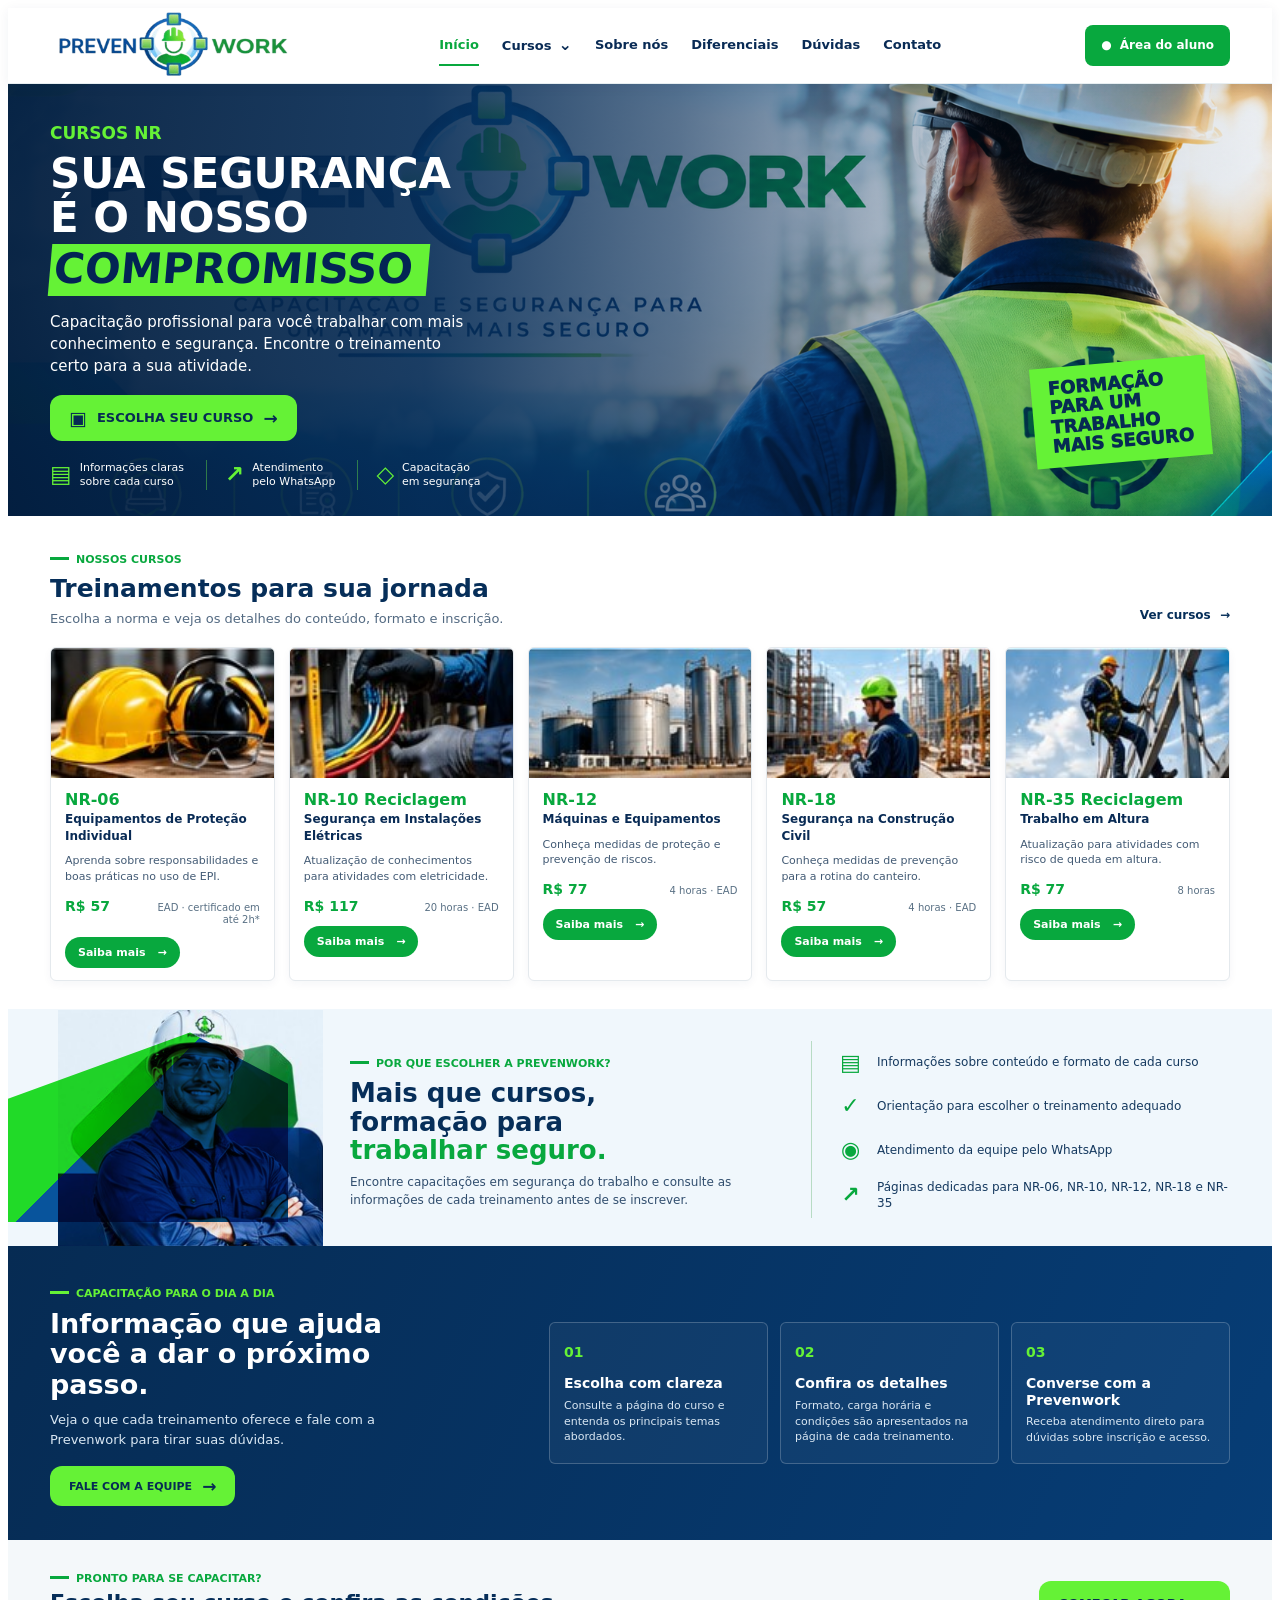
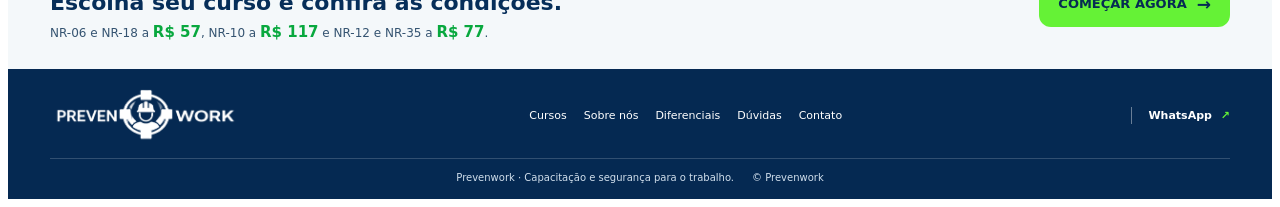
==== commit e1e744fb: "Add files via upload" ====
--- a/index.html
+++ b/index.html
@@ -50,11 +50,11 @@
       <div class="home-wrap">
         <div class="home-section-head"><div><span class="home-label">Nossos cursos</span><h2>Treinamentos para sua jornada</h2><p>Escolha a norma e veja os detalhes do conteúdo, formato e inscrição.</p></div><a class="text-link" href="#cursos-lista">Ver cursos <span aria-hidden="true">→</span></a></div>
         <div class="home-course-grid" id="cursos-lista">
-          <a class="home-course-card" href="nr06.html" data-track="course_page_open" data-track-location="home_catalog"><img src="home-nr06.jpg" alt="Capacete e óculos de proteção individual"><div class="home-course-copy"><h3>NR-06</h3><strong>Equipamentos de Proteção Individual</strong><p>Aprenda sobre responsabilidades e boas práticas no uso de EPI.</p><div class="home-course-meta"><strong>R$ 57</strong><span>Certificado em até 2h*</span></div><span class="course-cta">Saiba mais <b aria-hidden="true">→</b></span></div></a>
-          <a class="home-course-card" href="nr10.html" data-track="course_page_open" data-track-location="home_catalog"><img src="home-nr10.jpg" alt="Profissional realizando serviço em instalação elétrica"><div class="home-course-copy"><h3>NR-10 Reciclagem</h3><strong>Segurança em Instalações Elétricas</strong><p>Atualização de conhecimentos para atividades com eletricidade.</p><div class="home-course-meta"><strong>R$ 117</strong><span>20 horas</span></div><span class="course-cta">Saiba mais <b aria-hidden="true">→</b></span></div></a>
-          <a class="home-course-card" href="nr12.html" data-track="course_page_open" data-track-location="home_catalog"><img src="home-nr12.jpg" alt="Instalações industriais e equipamentos"><div class="home-course-copy"><h3>NR-12</h3><strong>Máquinas e Equipamentos</strong><p>Conheça medidas de proteção e prevenção de riscos.</p><div class="home-course-meta"><strong>R$ 77</strong><span>4 horas</span></div><span class="course-cta">Saiba mais <b aria-hidden="true">→</b></span></div></a>
-          <a class="home-course-card" href="nr18.html" data-track="course_page_open" data-track-location="home_catalog"><img src="home-nr18.jpg" alt="Profissional em área de construção civil"><div class="home-course-copy"><h3>NR-18</h3><strong>Segurança na Construção Civil</strong><p>Conheça medidas de prevenção para a rotina do canteiro.</p><div class="home-course-meta"><strong>R$ 57</strong><span>4 horas · presencial</span></div><span class="course-cta">Saiba mais <b aria-hidden="true">→</b></span></div></a>
-          <a class="home-course-card" href="nr35.html" data-track="course_page_open" data-track-location="home_catalog"><img src="home-nr35.jpg" alt="Profissional trabalhando em altura com segurança"><div class="home-course-copy"><h3>NR-35 Reciclagem</h3><strong>Trabalho em Altura</strong><p>Atualização para atividades com risco de queda em altura.</p><div class="home-course-meta"><strong>R$ 77</strong><span>8 horas · presencial</span></div><span class="course-cta">Saiba mais <b aria-hidden="true">→</b></span></div></a>
+          <a class="home-course-card" href="nr06.html" data-track="course_page_open" data-track-location="home_catalog"><img src="home-nr06.jpg" alt="Capacete e óculos de proteção individual"><div class="home-course-copy"><h3>NR-06</h3><strong>Equipamentos de Proteção Individual</strong><p>Aprenda sobre responsabilidades e boas práticas no uso de EPI.</p><div class="home-course-meta"><strong>R$ 57</strong><span>EAD · certificado em até 2h*</span></div><span class="course-cta">Saiba mais <b aria-hidden="true">→</b></span></div></a>
+          <a class="home-course-card" href="nr10.html" data-track="course_page_open" data-track-location="home_catalog"><img src="home-nr10.jpg" alt="Profissional realizando serviço em instalação elétrica"><div class="home-course-copy"><h3>NR-10 Reciclagem</h3><strong>Segurança em Instalações Elétricas</strong><p>Atualização de conhecimentos para atividades com eletricidade.</p><div class="home-course-meta"><strong>R$ 117</strong><span>20 horas · EAD</span></div><span class="course-cta">Saiba mais <b aria-hidden="true">→</b></span></div></a>
+          <a class="home-course-card" href="nr12.html" data-track="course_page_open" data-track-location="home_catalog"><img src="home-nr12.jpg" alt="Instalações industriais e equipamentos"><div class="home-course-copy"><h3>NR-12</h3><strong>Máquinas e Equipamentos</strong><p>Conheça medidas de proteção e prevenção de riscos.</p><div class="home-course-meta"><strong>R$ 77</strong><span>4 horas · EAD</span></div><span class="course-cta">Saiba mais <b aria-hidden="true">→</b></span></div></a>
+          <a class="home-course-card" href="nr18.html" data-track="course_page_open" data-track-location="home_catalog"><img src="home-nr18.jpg" alt="Profissional em área de construção civil"><div class="home-course-copy"><h3>NR-18</h3><strong>Segurança na Construção Civil</strong><p>Conheça medidas de prevenção para a rotina do canteiro.</p><div class="home-course-meta"><strong>R$ 57</strong><span>4 horas · EAD</span></div><span class="course-cta">Saiba mais <b aria-hidden="true">→</b></span></div></a>
+          <a class="home-course-card" href="nr35.html" data-track="course_page_open" data-track-location="home_catalog"><img src="home-nr35.jpg" alt="Profissional trabalhando em altura com segurança"><div class="home-course-copy"><h3>NR-35 Reciclagem</h3><strong>Trabalho em Altura</strong><p>Atualização para atividades com risco de queda em altura.</p><div class="home-course-meta"><strong>R$ 77</strong><span>8 horas</span></div><span class="course-cta">Saiba mais <b aria-hidden="true">→</b></span></div></a>
         </div>
       </div>
     </section>
